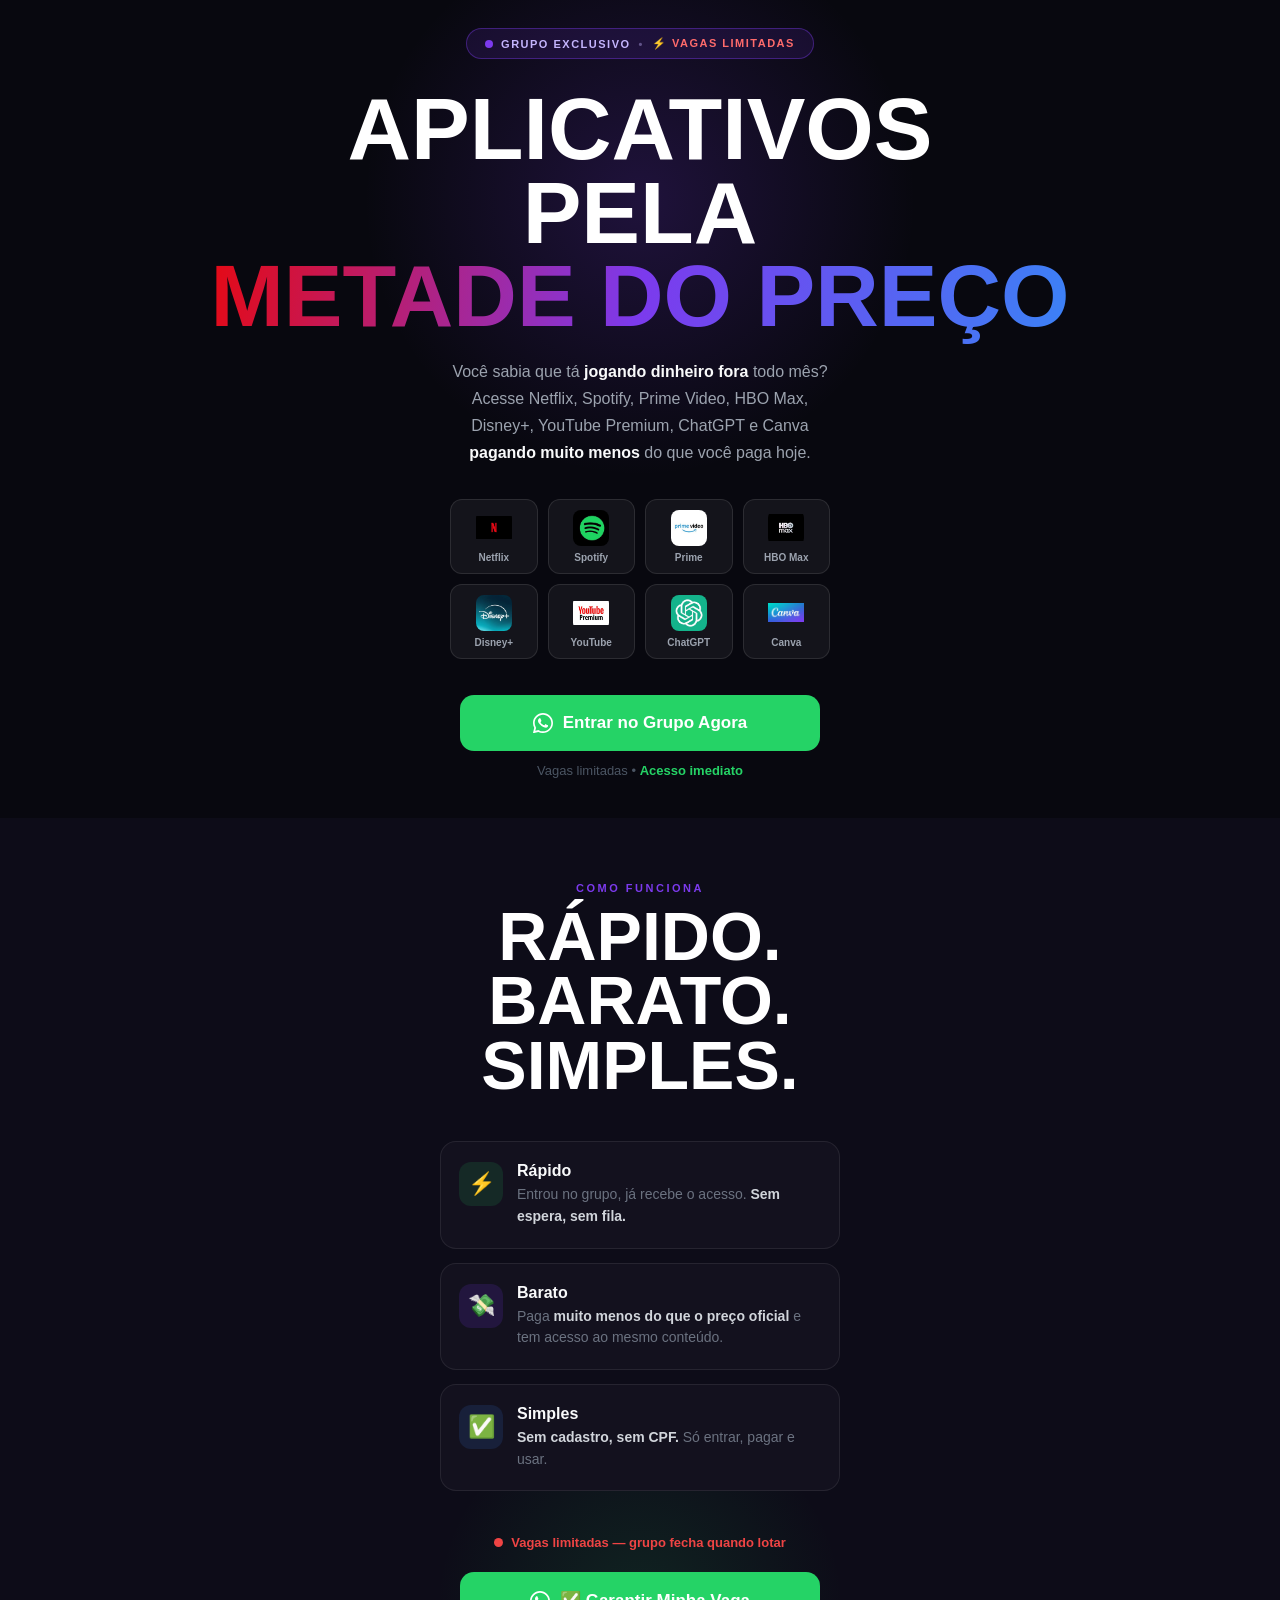
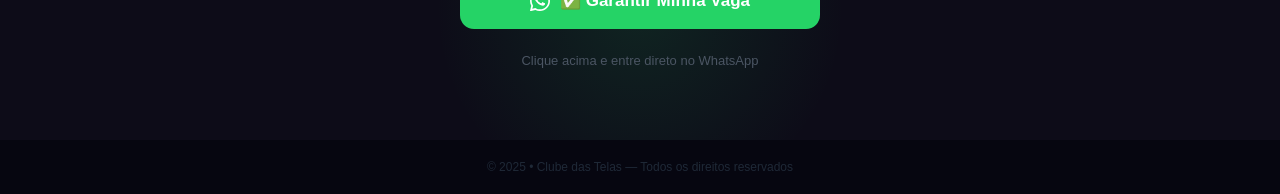
==== index.html @ 15f4a278 "Update index.html" ====
<!DOCTYPE html>
<html lang="pt-BR">
<head>
  <meta charset="UTF-8" />
  <meta name="viewport" content="width=device-width, initial-scale=1.0" />
  <title>Clube das Telas</title>
  <style>
    *, *::before, *::after { box-sizing: border-box; margin: 0; padding: 0; }
    body {
      font-family: -apple-system, BlinkMacSystemFont, 'Segoe UI', sans-serif;
      background: #08080f;
      color: #f9fafb;
      overflow-x: hidden;
    }
    .hero {
      background: #08080f;
      padding: 28px 20px 40px;
      text-align: center;
      display: flex;
      flex-direction: column;
      align-items: center;
      position: relative;
      overflow: hidden;
    }
    .hero::before {
      content: '';
      position: absolute;
      top: -100px; left: 50%; transform: translateX(-50%);
      width: 600px; height: 600px;
      background: radial-gradient(circle, rgba(124,58,237,0.2) 0%, transparent 65%);
      pointer-events: none;
    }
    .hero > * { position: relative; z-index: 1; }
    .badge {
      display: inline-flex;
      align-items: center;
      gap: 8px;
      background: rgba(124,58,237,0.12);
      border: 1px solid rgba(124,58,237,0.4);
      color: #c4b5fd;
      font-size: 11px;
      font-weight: 700;
      letter-spacing: 1.5px;
      text-transform: uppercase;
      padding: 8px 18px;
      border-radius: 100px;
      margin-bottom: 28px;
    }
    .badge-dot {
      width: 8px; height: 8px;
      background: #7c3aed;
      border-radius: 50%;
      animation: pulse-dot 1.6s ease-in-out infinite;
      flex-shrink: 0;
    }
    .vagas-text {
      color: #ff6b6b;
      font-weight: 800;
      animation: vagas-pulse 1.3s ease-in-out infinite;
    }
    @keyframes pulse-dot {
      0%,100% { opacity:1; transform:scale(1); }
      50% { opacity:0.4; transform:scale(1.5); }
    }
    @keyframes vagas-pulse {
      0%,100% { opacity:1; }
      50% { opacity:0.55; }
    }
    @keyframes glow-btn {
      0%,100% { box-shadow: 0 0 28px rgba(37,211,102,0.4); }
      50%      { box-shadow: 0 0 52px rgba(37,211,102,0.7); }
    }
    @keyframes red-blink {
      0%,100% { opacity:1; }
      50%      { opacity:0.2; }
    }
    .hero-title {
      font-size: clamp(44px, 13vw, 88px);
      font-weight: 900;
      line-height: 0.95;
      color: #fff;
      margin-bottom: 20px;
      text-transform: uppercase;
    }
    .hero-title .grad {
      background: linear-gradient(100deg, #e50914, #7c3aed, #3b82f6);
      -webkit-background-clip: text;
      -webkit-text-fill-color: transparent;
      background-clip: text;
    }
    .hero-promise {
      font-size: 16px;
      color: #9ca3af;
      line-height: 1.7;
      max-width: 380px;
      margin-bottom: 32px;
    }
    .hero-promise strong { color: #f9fafb; font-weight: 700; }
    .logos-row {
      display: grid;
      grid-template-columns: repeat(4, 1fr);
      gap: 10px;
      margin-bottom: 36px;
      width: 100%;
      max-width: 380px;
    }
    .logo-pill {
      display: flex;
      flex-direction: column;
      align-items: center;
      gap: 6px;
      background: rgba(255,255,255,0.05);
      border: 1px solid rgba(255,255,255,0.1);
      border-radius: 12px;
      padding: 10px 6px;
      font-size: 10px;
      font-weight: 600;
      color: #9ca3af;
    }
    .logo-pill img {
      width: 36px;
      height: 36px;
      object-fit: contain;
      border-radius: 8px;
    }
    .cta-btn {
      display: inline-flex;
      align-items: center;
      justify-content: center;
      gap: 10px;
      background: #25d366;
      color: #fff;
      font-size: 17px;
      font-weight: 700;
      padding: 18px 36px;
      border-radius: 14px;
      text-decoration: none;
      width: 100%;
      max-width: 360px;
      margin-bottom: 12px;
      animation: glow-btn 2.5s ease-in-out infinite;
    }
    .cta-sub { font-size: 13px; color: #4b5563; }
    .cta-sub span { color: #25d366; font-weight: 600; }
    .dobra2 {
      background: #0d0c18;
      padding: 64px 20px 72px;
      text-align: center;
      position: relative;
      overflow: hidden;
    }
    .dobra2::before {
      content: '';
      position: absolute;
      bottom: -60px; left: 50%; transform: translateX(-50%);
      width: 500px; height: 380px;
      background: radial-gradient(circle, rgba(37,211,102,0.12) 0%, transparent 65%);
      pointer-events: none;
    }
    .dobra2 > * { position: relative; z-index: 1; }
    .eyebrow {
      font-size: 11px;
      font-weight: 700;
      letter-spacing: 2.5px;
      text-transform: uppercase;
      color: #7c3aed;
      margin-bottom: 10px;
    }
    .d2-title {
      font-size: clamp(44px, 12vw, 68px);
      font-weight: 900;
      line-height: 0.95;
      color: #fff;
      margin-bottom: 44px;
      text-transform: uppercase;
    }
    .pilares {
      display: flex;
      flex-direction: column;
      gap: 14px;
      max-width: 400px;
      margin: 0 auto 44px;
    }
    .pilar {
      background: #13111e;
      border: 1px solid rgba(255,255,255,0.08);
      border-radius: 16px;
      padding: 20px 18px;
      display: flex;
      align-items: flex-start;
      gap: 14px;
      text-align: left;
    }
    .pilar-icon {
      width: 44px; height: 44px;
      border-radius: 12px;
      display: flex;
      align-items: center;
      justify-content: center;
      flex-shrink: 0;
      font-size: 22px;
    }
    .pilar-titulo { font-size: 16px; font-weight: 700; color: #f9fafb; margin-bottom: 4px; }
    .pilar-desc { font-size: 14px; color: #6b7280; line-height: 1.55; }
    .pilar-desc b { color: #d1d5db; font-weight: 700; }
    .urgencia {
      display: flex;
      align-items: center;
      justify-content: center;
      gap: 8px;
      font-size: 13px;
      color: #ef4444;
      font-weight: 700;
      margin-bottom: 22px;
    }
    .red-dot {
      width: 9px; height: 9px;
      background: #ef4444;
      border-radius: 50%;
      flex-shrink: 0;
      animation: red-blink 1.2s ease-in-out infinite;
    }
    footer {
      background: #060610;
      padding: 20px;
      text-align: center;
      font-size: 12px;
      color: #1f2937;
    }
  </style>
</head>
<body>

  <section class="hero">
    <div class="badge">
      <span class="badge-dot"></span>
      Grupo Exclusivo
      <span style="opacity:0.4">•</span>
      <span class="vagas-text">⚡ VAGAS LIMITADAS</span>
    </div>

    <h1 class="hero-title">
      APLICATIVOS<br>
      PELA<br>
      <span class="grad">METADE DO PREÇO</span>
    </h1>

    <p class="hero-promise">
      Você sabia que tá <strong>jogando dinheiro fora</strong> todo mês? Acesse Netflix, Spotify, Prime Video, HBO Max, Disney+, YouTube Premium, ChatGPT e Canva <strong>pagando muito menos</strong> do que você paga hoje.
    </p>

    <div class="logos-row">
      <div class="logo-pill">
        <img src="[data-uri]" alt="Netflix">
        Netflix
      </div>
      <div class="logo-pill">
        <img src="[data-uri]" alt="Spotify">
        Spotify
      </div>
      <div class="logo-pill">
        <img src="[data-uri]" alt="Prime">
        Prime
      </div>
      <div class="logo-pill">
        <img src="[data-uri]" alt="HBO Max">
        HBO Max
      </div>
      <div class="logo-pill">
        <img src="[data-uri]" alt="Disney+">
        Disney+
      </div>
      <div class="logo-pill">
        <img src="[data-uri]" alt="YouTube">
        YouTube
      </div>
      <div class="logo-pill">
        <img src="[data-uri]" alt="ChatGPT">
        ChatGPT
      </div>
      <div class="logo-pill">
        <img src="[data-uri]" alt="Canva">
        Canva
      </div>
    </div>

    <a class="cta-btn" href="https://chat.whatsapp.com/EGvaoP5EM8u5AKZgZIct4K" target="_blank" rel="noopener">
      <svg width="20" height="20" viewBox="0 0 24 24" fill="white"><path d="M17.472 14.382c-.297-.149-1.758-.867-2.03-.967-.273-.099-.471-.148-.67.15-.197.297-.767.966-.94 1.164-.173.199-.347.223-.644.075-.297-.15-1.255-.463-2.39-1.475-.883-.788-1.48-1.761-1.653-2.059-.173-.297-.018-.458.13-.606.134-.133.298-.347.446-.52.149-.174.198-.298.298-.497.099-.198.05-.371-.025-.52-.075-.149-.669-1.612-.916-2.207-.242-.579-.487-.5-.669-.51-.173-.008-.371-.01-.57-.01-.198 0-.52.074-.792.372-.272.297-1.04 1.016-1.04 2.479 0 1.462 1.065 2.875 1.213 3.074.149.198 2.096 3.2 5.077 4.487.709.306 1.262.489 1.694.625.712.227 1.36.195 1.871.118.571-.085 1.758-.719 2.006-1.413.248-.694.248-1.289.173-1.413-.074-.124-.272-.198-.57-.347z"/><path d="M12 0C5.373 0 0 5.373 0 12c0 2.115.549 4.099 1.505 5.825L.057 23.569a.5.5 0 0 0 .611.611l5.744-1.448A11.94 11.94 0 0 0 12 24c6.627 0 12-5.373 12-12S18.627 0 12 0zm0 22a9.944 9.944 0 0 1-5.109-1.41l-.361-.214-3.761.949.964-3.662-.234-.377A9.944 9.944 0 0 1 2 12C2 6.477 6.477 2 12 2s10 4.477 10 10-4.477 10-10 10z"/></svg>
      Entrar no Grupo Agora
    </a>
    <p class="cta-sub">Vagas limitadas • <span>Acesso imediato</span></p>
  </section>

  <section class="dobra2">
    <p class="eyebrow">Como funciona</p>
    <h2 class="d2-title">RÁPIDO.<br>BARATO.<br>SIMPLES.</h2>

    <div class="pilares">
      <div class="pilar">
        <div class="pilar-icon" style="background:rgba(37,211,102,0.12)">⚡</div>
        <div>
          <p class="pilar-titulo">Rápido</p>
          <p class="pilar-desc">Entrou no grupo, já recebe o acesso. <b>Sem espera, sem fila.</b></p>
        </div>
      </div>
      <div class="pilar">
        <div class="pilar-icon" style="background:rgba(124,58,237,0.15)">💸</div>
        <div>
          <p class="pilar-titulo">Barato</p>
          <p class="pilar-desc">Paga <b>muito menos do que o preço oficial</b> e tem acesso ao mesmo conteúdo.</p>
        </div>
      </div>
      <div class="pilar">
        <div class="pilar-icon" style="background:rgba(59,130,246,0.13)">✅</div>
        <div>
          <p class="pilar-titulo">Simples</p>
          <p class="pilar-desc"><b>Sem cadastro, sem CPF.</b> Só entrar, pagar e usar.</p>
        </div>
      </div>
    </div>

    <div class="urgencia">
      <span class="red-dot"></span> Vagas limitadas — grupo fecha quando lotar
    </div>

    <a class="cta-btn" href="https://chat.whatsapp.com/EGvaoP5EM8u5AKZgZIct4K" target="_blank" rel="noopener">
      <svg width="20" height="20" viewBox="0 0 24 24" fill="white"><path d="M17.472 14.382c-.297-.149-1.758-.867-2.03-.967-.273-.099-.471-.148-.67.15-.197.297-.767.966-.94 1.164-.173.199-.347.223-.644.075-.297-.15-1.255-.463-2.39-1.475-.883-.788-1.48-1.761-1.653-2.059-.173-.297-.018-.458.13-.606.134-.133.298-.347.446-.52.149-.174.198-.298.298-.497.099-.198.05-.371-.025-.52-.075-.149-.669-1.612-.916-2.207-.242-.579-.487-.5-.669-.51-.173-.008-.371-.01-.57-.01-.198 0-.52.074-.792.372-.272.297-1.04 1.016-1.04 2.479 0 1.462 1.065 2.875 1.213 3.074.149.198 2.096 3.2 5.077 4.487.709.306 1.262.489 1.694.625.712.227 1.36.195 1.871.118.571-.085 1.758-.719 2.006-1.413.248-.694.248-1.289.173-1.413-.074-.124-.272-.198-.57-.347z"/><path d="M12 0C5.373 0 0 5.373 0 12c0 2.115.549 4.099 1.505 5.825L.057 23.569a.5.5 0 0 0 .611.611l5.744-1.448A11.94 11.94 0 0 0 12 24c6.627 0 12-5.373 12-12S18.627 0 12 0zm0 22a9.944 9.944 0 0 1-5.109-1.41l-.361-.214-3.761.949.964-3.662-.234-.377A9.944 9.944 0 0 1 2 12C2 6.477 6.477 2 12 2s10 4.477 10 10-4.477 10-10 10z"/></svg>
      ✅ Garantir Minha Vaga
    </a>
    <p class="cta-sub" style="margin-top:12px;">Clique acima e entre direto no WhatsApp</p>
  </section>

  <footer>© 2025 • Clube das Telas — Todos os direitos reservados</footer>

</body>
</html>
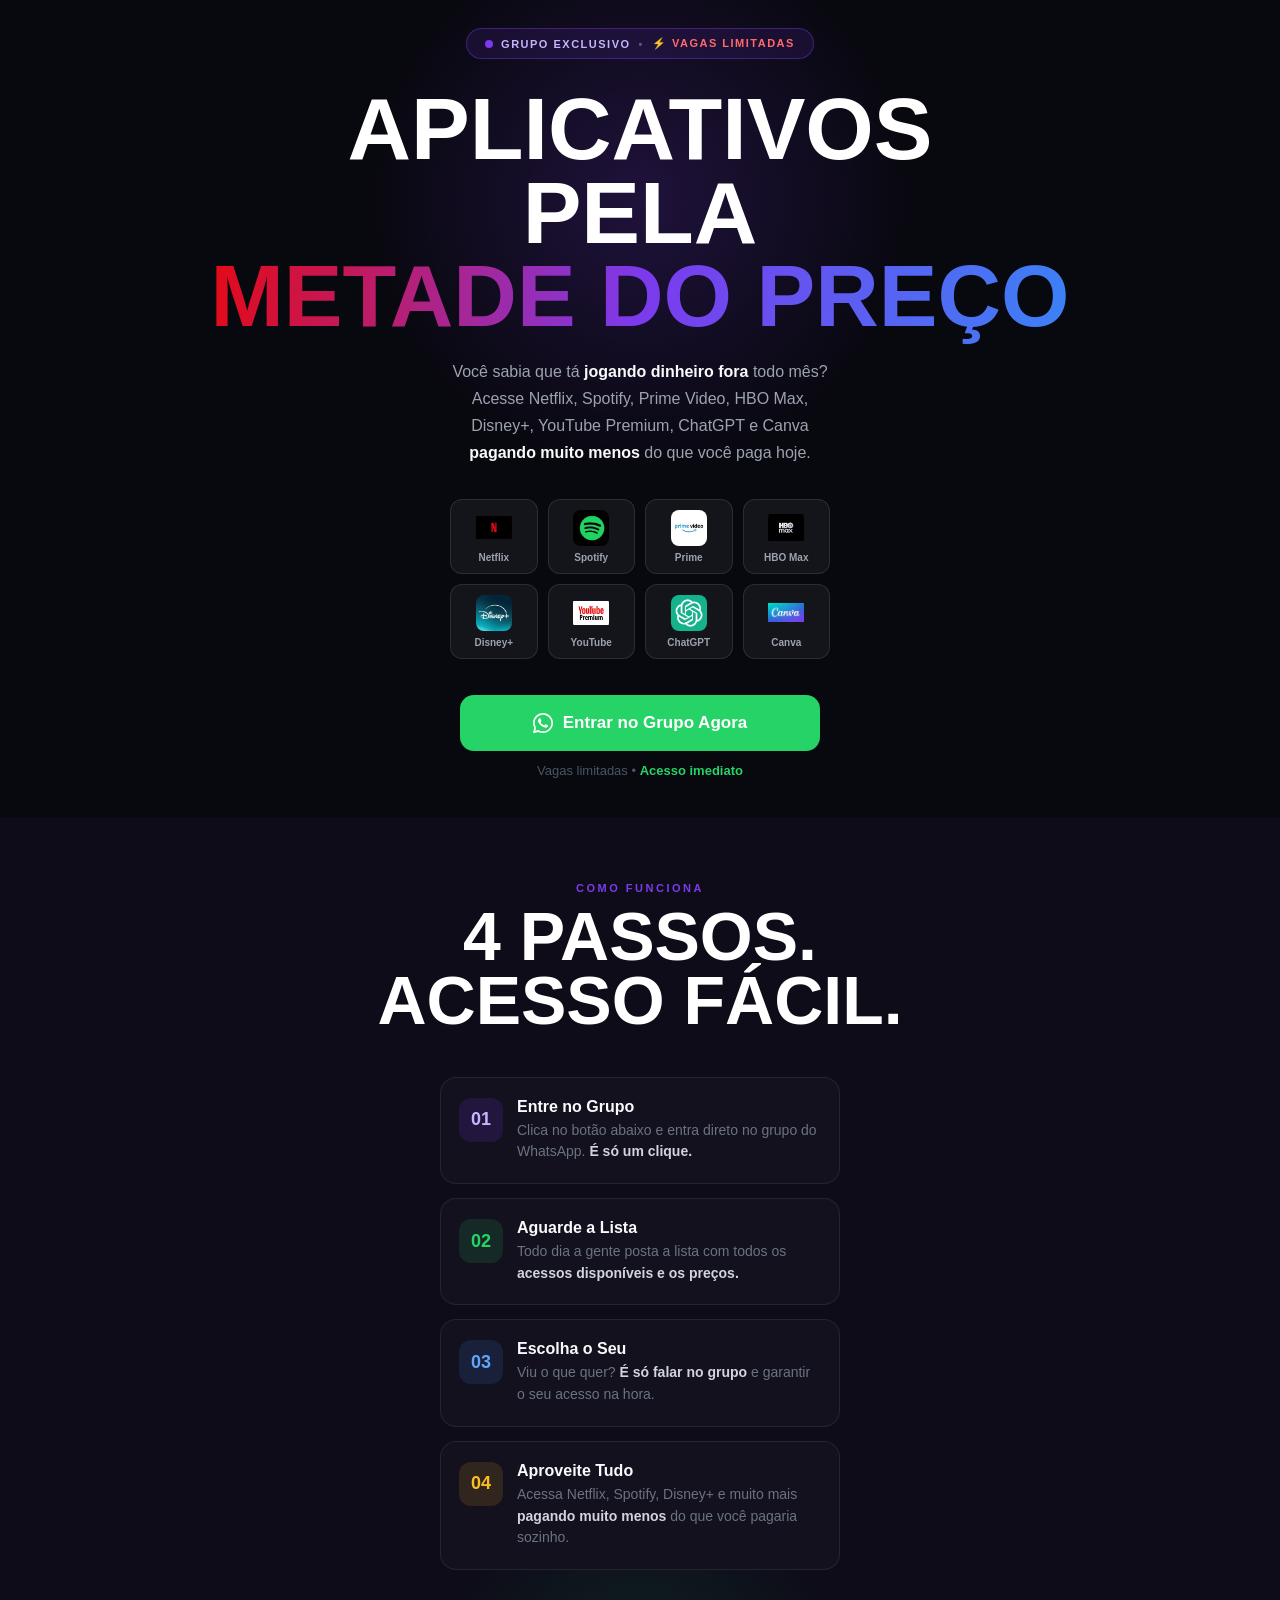
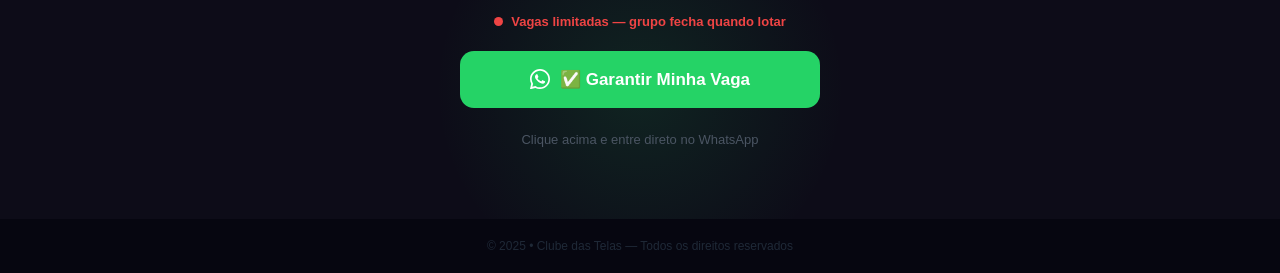
==== commit e6e589ca: "Update content and structure in index.html" ====
--- a/index.html
+++ b/index.html
@@ -293,28 +293,35 @@
 
   <section class="dobra2">
     <p class="eyebrow">Como funciona</p>
-    <h2 class="d2-title">RÁPIDO.<br>BARATO.<br>SIMPLES.</h2>
+    <h2 class="d2-title">4 PASSOS.<br>ACESSO FÁCIL.</h2>
 
     <div class="pilares">
       <div class="pilar">
-        <div class="pilar-icon" style="background:rgba(37,211,102,0.12)">⚡</div>
+        <div class="pilar-icon" style="background:rgba(124,58,237,0.15); font-size:18px; font-weight:800; color:#c4b5fd;">01</div>
         <div>
-          <p class="pilar-titulo">Rápido</p>
-          <p class="pilar-desc">Entrou no grupo, já recebe o acesso. <b>Sem espera, sem fila.</b></p>
+          <p class="pilar-titulo">Entre no Grupo</p>
+          <p class="pilar-desc">Clica no botão abaixo e entra direto no grupo do WhatsApp. <b>É só um clique.</b></p>
         </div>
       </div>
       <div class="pilar">
-        <div class="pilar-icon" style="background:rgba(124,58,237,0.15)">💸</div>
+        <div class="pilar-icon" style="background:rgba(37,211,102,0.12); font-size:18px; font-weight:800; color:#25d366;">02</div>
         <div>
-          <p class="pilar-titulo">Barato</p>
-          <p class="pilar-desc">Paga <b>muito menos do que o preço oficial</b> e tem acesso ao mesmo conteúdo.</p>
+          <p class="pilar-titulo">Aguarde a Lista</p>
+          <p class="pilar-desc">Todo dia a gente posta a lista com todos os <b>acessos disponíveis e os preços.</b></p>
         </div>
       </div>
       <div class="pilar">
-        <div class="pilar-icon" style="background:rgba(59,130,246,0.13)">✅</div>
+        <div class="pilar-icon" style="background:rgba(59,130,246,0.13); font-size:18px; font-weight:800; color:#60a5fa;">03</div>
         <div>
-          <p class="pilar-titulo">Simples</p>
-          <p class="pilar-desc"><b>Sem cadastro, sem CPF.</b> Só entrar, pagar e usar.</p>
+          <p class="pilar-titulo">Escolha o Seu</p>
+          <p class="pilar-desc">Viu o que quer? <b>É só falar no grupo</b> e garantir o seu acesso na hora.</p>
+        </div>
+      </div>
+      <div class="pilar">
+        <div class="pilar-icon" style="background:rgba(251,191,36,0.12); font-size:18px; font-weight:800; color:#fbbf24;">04</div>
+        <div>
+          <p class="pilar-titulo">Aproveite Tudo</p>
+          <p class="pilar-desc">Acessa Netflix, Spotify, Disney+ e muito mais <b>pagando muito menos</b> do que você pagaria sozinho.</p>
         </div>
       </div>
     </div>
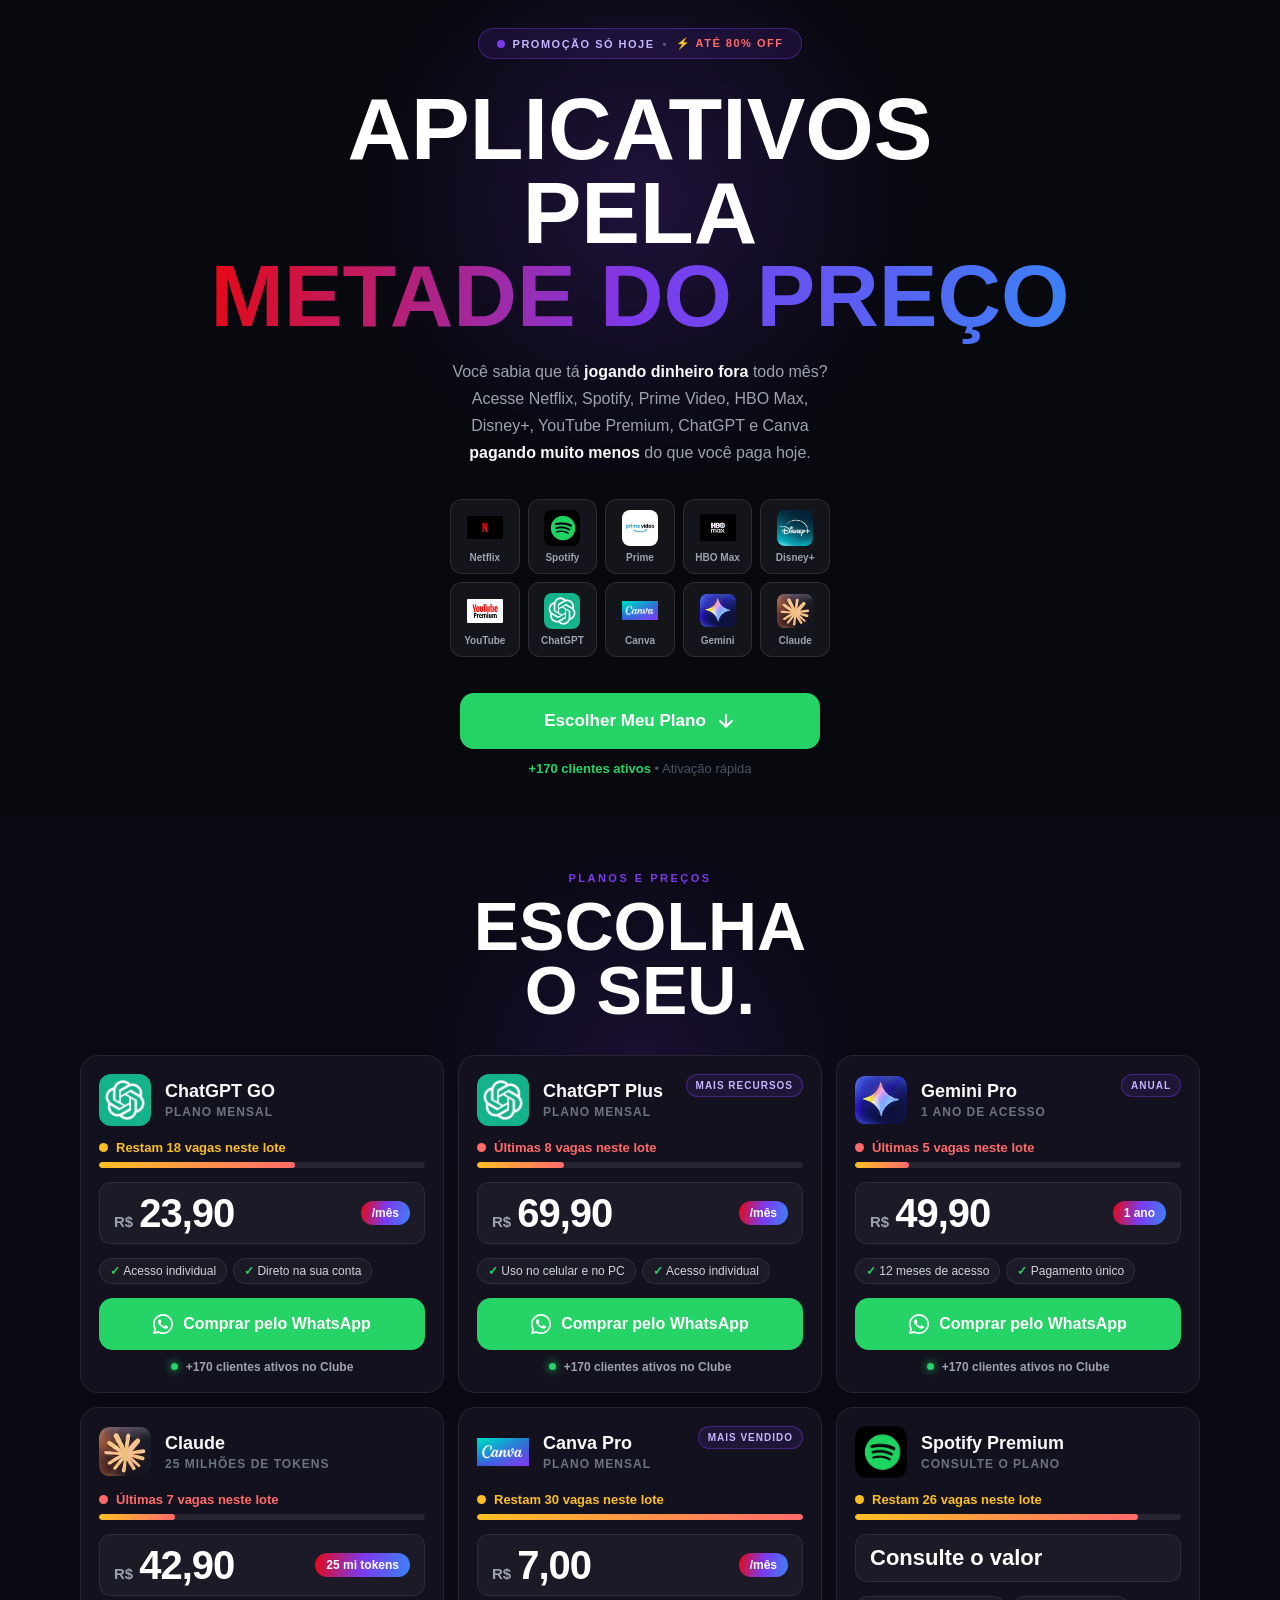
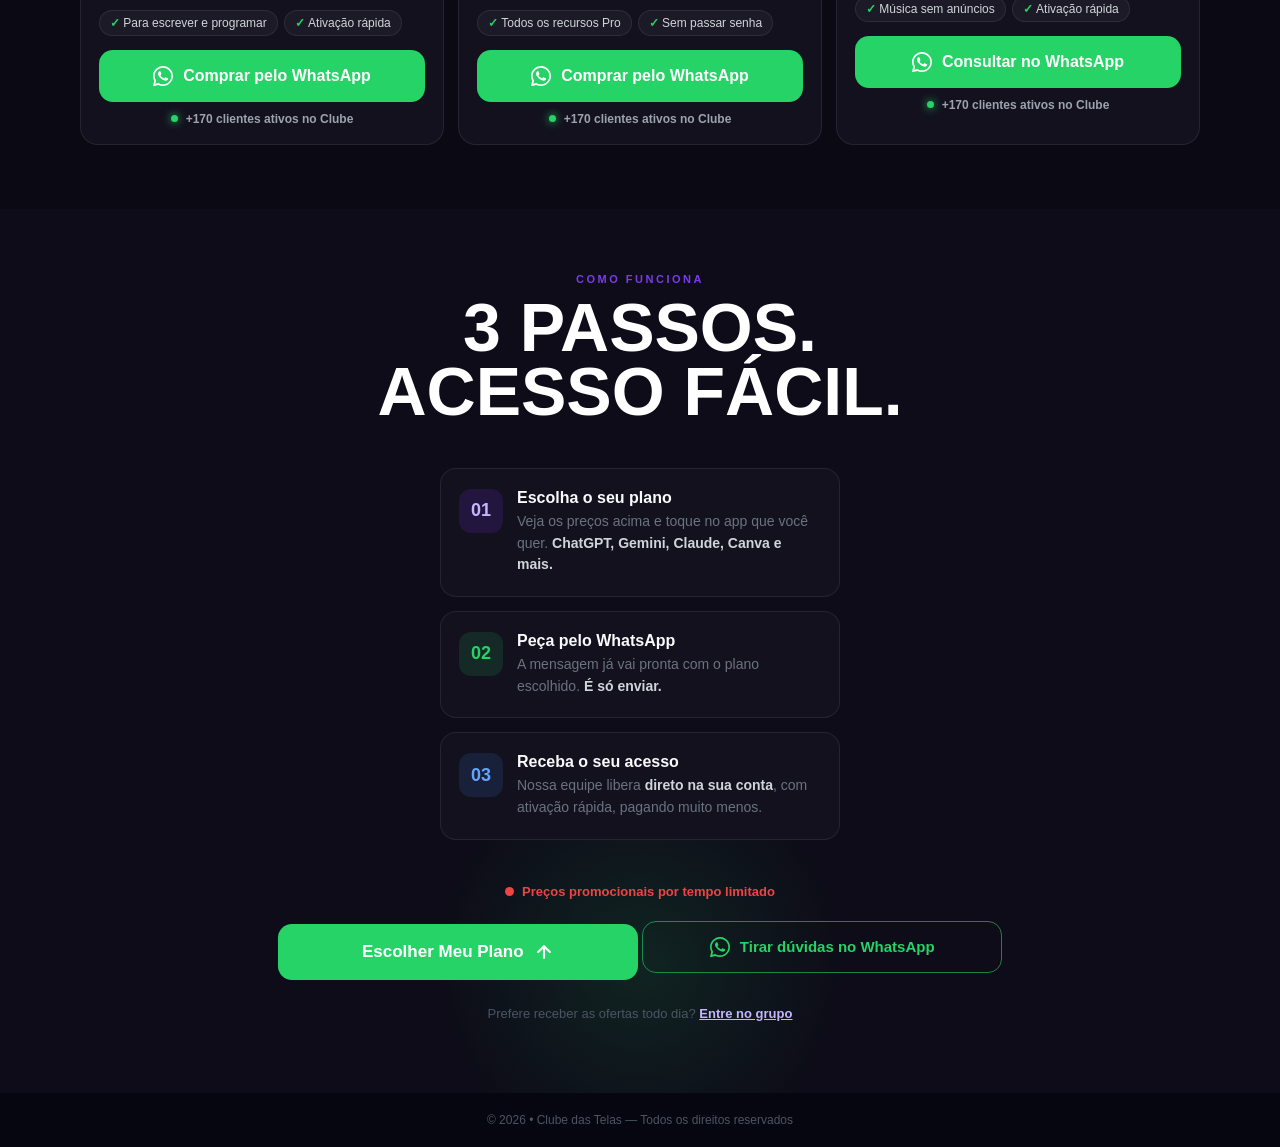
==== commit 2c97bdd1: "Update index.html" ====
--- a/index.html
+++ b/index.html
@@ -3,9 +3,30 @@
 <head>
   <meta charset="UTF-8" />
   <meta name="viewport" content="width=device-width, initial-scale=1.0" />
+  <meta name="description" content="Aplicativos pela metade do preço: Netflix, Spotify, ChatGPT, Gemini, Claude, Canva e mais, com ativação pelo WhatsApp." />
+  <meta name="theme-color" content="#08080f" />
   <title>Clube das Telas</title>
+  <!-- Meta Pixel Code -->
+  <script>
+  !function(f,b,e,v,n,t,s)
+  {if(f.fbq)return;n=f.fbq=function(){n.callMethod?
+  n.callMethod.apply(n,arguments):n.queue.push(arguments)};
+  if(!f._fbq)f._fbq=n;n.push=n;n.loaded=!0;n.version='2.0';
+  n.queue=[];t=b.createElement(e);t.async=!0;
+  t.src=v;s=b.getElementsByTagName(e)[0];
+  s.parentNode.insertBefore(t,s)}(window, document,'script',
+  'https://connect.facebook.net/en_US/fbevents.js');
+  fbq('init', '1316767100637412');
+  fbq('track', 'PageView');
+  </script>
+  <noscript><img height="1" width="1" style="display:none"
+  src="https://www.facebook.com/tr?id=1316767100637412&ev=PageView&noscript=1"
+  /></noscript>
+  <!-- End Meta Pixel Code -->
   <style>
     *, *::before, *::after { box-sizing: border-box; margin: 0; padding: 0; }
+    html { scroll-behavior: smooth; }
+    #planos { scroll-margin-top: 8px; }
     body {
       font-family: -apple-system, BlinkMacSystemFont, 'Segoe UI', sans-serif;
       background: #08080f;
@@ -98,8 +119,8 @@
     .hero-promise strong { color: #f9fafb; font-weight: 700; }
     .logos-row {
       display: grid;
-      grid-template-columns: repeat(4, 1fr);
-      gap: 10px;
+      grid-template-columns: repeat(5, 1fr);
+      gap: 8px;
       margin-bottom: 36px;
       width: 100%;
       max-width: 380px;
@@ -141,6 +162,7 @@
       animation: glow-btn 2.5s ease-in-out infinite;
     }
     .cta-sub { font-size: 13px; color: #4b5563; }
+    .ver-planos { margin-top: 18px; font-size: 14px; font-weight: 700; color: #c4b5fd; text-decoration: none; border-bottom: 1px solid rgba(196,181,253,0.4); padding-bottom: 2px; }
     .cta-sub span { color: #25d366; font-weight: 600; }
     .dobra2 {
       background: #0d0c18;
@@ -225,7 +247,103 @@
       padding: 20px;
       text-align: center;
       font-size: 12px;
-      color: #1f2937;
+      color: #4b5563;
+    }
+
+    .cta-ghost {
+      display: inline-flex; align-items: center; justify-content: center; gap: 10px;
+      width: 100%; max-width: 360px; min-height: 52px; padding: 14px 20px;
+      border: 1.5px solid rgba(37,211,102,0.6); border-radius: 14px;
+      color: #25d366; font-size: 15px; font-weight: 700; text-decoration: none;
+    }
+    .cta-ghost svg { fill: #25d366; }
+    .grupo-link { color: #c4b5fd; font-weight: 700; }
+    .p-prova { display: flex; align-items: center; justify-content: center; gap: 8px; font-size: 12px; font-weight: 600; color: #9ca3af; margin-top: -4px; }
+    .p-dot { width: 7px; height: 7px; border-radius: 50%; background: #25d366; box-shadow: 0 0 8px #25d366; flex-shrink: 0; }
+    .p-estoque { display: flex; flex-direction: column; gap: 7px; }
+    .p-estoque-txt { display: flex; align-items: center; gap: 8px; font-size: 13px; font-weight: 800; color: #fbbf24; }
+    .p-estoque.baixo .p-estoque-txt { color: #ff6b6b; }
+    .p-estoque .red-dot { background: currentColor; }
+    .p-barra { height: 6px; border-radius: 6px; background: rgba(255,255,255,0.08); overflow: hidden; }
+    .p-barra i { display: block; height: 100%; border-radius: 6px; background: linear-gradient(90deg, #fbbf24, #ff6b6b); }
+    .produto.esgotado .p-price, .produto.esgotado .p-feats { opacity: 0.45; }
+    .vitrine {
+      background: #0a0914;
+      padding: 56px 20px 64px;
+      text-align: center;
+      position: relative;
+      overflow: hidden;
+    }
+    .vitrine::before {
+      content: '';
+      position: absolute;
+      top: 40px; left: 50%; transform: translateX(-50%);
+      width: 520px; height: 420px;
+      background: radial-gradient(circle, rgba(124,58,237,0.14) 0%, transparent 65%);
+      pointer-events: none;
+    }
+    .vitrine > * { position: relative; z-index: 1; }
+    .vitrine .d2-title { margin-bottom: 32px; }
+    .produtos {
+      display: grid;
+      grid-template-columns: 1fr;
+      gap: 14px;
+      max-width: 400px;
+      margin: 0 auto;
+      text-align: left;
+    }
+    .produto {
+      background: #13111e;
+      border: 1px solid rgba(255,255,255,0.08);
+      border-radius: 18px;
+      padding: 18px;
+      display: flex;
+      flex-direction: column;
+      gap: 14px;
+    }
+    .p-top { display: flex; align-items: center; gap: 14px; }
+    .p-logo { width: 52px; height: 52px; object-fit: contain; border-radius: 12px; flex-shrink: 0; }
+    .p-info { flex: 1; min-width: 0; }
+    .p-nome { font-size: 18px; font-weight: 800; color: #f9fafb; line-height: 1.15; }
+    .p-plano { font-size: 12px; color: #6b7280; margin-top: 3px; text-transform: uppercase; letter-spacing: 1px; font-weight: 600; }
+    .p-tag {
+      font-size: 10px; font-weight: 700; letter-spacing: 1px; text-transform: uppercase;
+      color: #c4b5fd; background: rgba(124,58,237,0.12); border: 1px solid rgba(124,58,237,0.4);
+      padding: 5px 9px; border-radius: 100px; white-space: nowrap; align-self: flex-start;
+    }
+    .p-price {
+      display: flex; align-items: baseline; gap: 6px; flex-wrap: wrap;
+      background: rgba(255,255,255,0.04); border: 1px solid rgba(255,255,255,0.08);
+      border-radius: 12px; padding: 10px 14px;
+    }
+    .p-rs { font-size: 15px; font-weight: 800; color: #9ca3af; }
+    .p-val { font-size: 40px; font-weight: 900; color: #fff; line-height: 1; letter-spacing: -1px; font-variant-numeric: tabular-nums; }
+    .p-unit {
+      margin-left: auto; align-self: center; font-size: 12px; font-weight: 800; color: #fff;
+      background: linear-gradient(100deg, #e50914, #7c3aed, #3b82f6); padding: 5px 11px; border-radius: 100px;
+    }
+    .p-ask { font-size: 22px; font-weight: 900; color: #fff; }
+    .p-feats { list-style: none; display: flex; flex-wrap: wrap; gap: 6px; }
+    .p-feats li {
+      font-size: 12px; color: #d1d5db; background: rgba(255,255,255,0.04);
+      border: 1px solid rgba(255,255,255,0.08); border-radius: 100px; padding: 5px 10px;
+    }
+    .p-feats li::before { content: '✓ '; color: #25d366; font-weight: 800; }
+    .p-btn {
+      display: flex; align-items: center; justify-content: center; gap: 10px;
+      background: #25d366; color: #fff; font-size: 16px; font-weight: 700;
+      min-height: 52px; padding: 14px 18px; border-radius: 14px; text-decoration: none;
+    }
+    .p-btn:active { transform: scale(0.98); }
+    .cta-btn:focus-visible, .p-btn:focus-visible { outline: 2px solid #fff; outline-offset: 3px; }
+    @media (min-width: 720px) {
+      .produtos { grid-template-columns: repeat(2, 1fr); max-width: 820px; }
+    }
+    @media (min-width: 1080px) {
+      .produtos { grid-template-columns: repeat(3, 1fr); max-width: 1120px; }
+    }
+    @media (prefers-reduced-motion: reduce) {
+      .badge-dot, .vagas-text, .cta-btn, .red-dot { animation: none; }
     }
   </style>
 </head>
@@ -234,9 +352,9 @@
   <section class="hero">
     <div class="badge">
       <span class="badge-dot"></span>
-      Grupo Exclusivo
+      Promoção só hoje
       <span style="opacity:0.4">•</span>
-      <span class="vagas-text">⚡ VAGAS LIMITADAS</span>
+      <span class="vagas-text">⚡ ATÉ 80% OFF</span>
     </div>
 
     <h1 class="hero-title">
@@ -282,62 +400,175 @@
         <img src="[data-uri]" alt="Canva">
         Canva
       </div>
+      <div class="logo-pill">
+        <img src="[data-uri]" alt="Gemini">
+        Gemini
+      </div>
+      <div class="logo-pill">
+        <img src="[data-uri]" alt="Claude">
+        Claude
+      </div>
     </div>
 
-    <a class="cta-btn" href="https://chat.whatsapp.com/EGvaoP5EM8u5AKZgZIct4K" target="_blank" rel="noopener">
-      <svg width="20" height="20" viewBox="0 0 24 24" fill="white"><path d="M17.472 14.382c-.297-.149-1.758-.867-2.03-.967-.273-.099-.471-.148-.67.15-.197.297-.767.966-.94 1.164-.173.199-.347.223-.644.075-.297-.15-1.255-.463-2.39-1.475-.883-.788-1.48-1.761-1.653-2.059-.173-.297-.018-.458.13-.606.134-.133.298-.347.446-.52.149-.174.198-.298.298-.497.099-.198.05-.371-.025-.52-.075-.149-.669-1.612-.916-2.207-.242-.579-.487-.5-.669-.51-.173-.008-.371-.01-.57-.01-.198 0-.52.074-.792.372-.272.297-1.04 1.016-1.04 2.479 0 1.462 1.065 2.875 1.213 3.074.149.198 2.096 3.2 5.077 4.487.709.306 1.262.489 1.694.625.712.227 1.36.195 1.871.118.571-.085 1.758-.719 2.006-1.413.248-.694.248-1.289.173-1.413-.074-.124-.272-.198-.57-.347z"/><path d="M12 0C5.373 0 0 5.373 0 12c0 2.115.549 4.099 1.505 5.825L.057 23.569a.5.5 0 0 0 .611.611l5.744-1.448A11.94 11.94 0 0 0 12 24c6.627 0 12-5.373 12-12S18.627 0 12 0zm0 22a9.944 9.944 0 0 1-5.109-1.41l-.361-.214-3.761.949.964-3.662-.234-.377A9.944 9.944 0 0 1 2 12C2 6.477 6.477 2 12 2s10 4.477 10 10-4.477 10-10 10z"/></svg>
-      Entrar no Grupo Agora
+    <a class="cta-btn" href="#planos">
+      Escolher Meu Plano
+      <svg width="20" height="20" viewBox="0 0 24 24" fill="none" stroke="white" stroke-width="2.6" stroke-linecap="round" stroke-linejoin="round" aria-hidden="true"><path d="M12 5v14M5 12l7 7 7-7"/></svg>
     </a>
-    <p class="cta-sub">Vagas limitadas • <span>Acesso imediato</span></p>
+    <p class="cta-sub"><span>+170 clientes ativos</span> • Ativação rápida</p>
+  </section>
+
+  <section class="vitrine" id="planos">
+    <p class="eyebrow">Planos e preços</p>
+    <h2 class="d2-title">ESCOLHA<br>O SEU.</h2>
+    <div class="produtos">
+      <div class="produto" data-id="gpt-go">
+        <div class="p-top">
+          <img class="p-logo" src="[data-uri]" alt="ChatGPT">
+          <div class="p-info"><p class="p-nome">ChatGPT GO</p><p class="p-plano">Plano mensal</p></div>
+          
+        </div>
+        <div class="p-estoque" hidden></div>
+        <div class="p-price"><span class="p-rs">R$</span><span class="p-val">23,90</span><span class="p-unit">/mês</span></div>
+        <ul class="p-feats"><li>Acesso individual</li><li>Direto na sua conta</li></ul>
+        <a class="p-btn" href="https://wa.me/5533998616644?text=Quero%20ChatGPT%20GO" target="_blank" rel="noopener"><svg width="20" height="20" viewBox="0 0 24 24" fill="white" aria-hidden="true"><path d="M17.472 14.382c-.297-.149-1.758-.867-2.03-.967-.273-.099-.471-.148-.67.15-.197.297-.767.966-.94 1.164-.173.199-.347.223-.644.075-.297-.15-1.255-.463-2.39-1.475-.883-.788-1.48-1.761-1.653-2.059-.173-.297-.018-.458.13-.606.134-.133.298-.347.446-.52.149-.174.198-.298.298-.497.099-.198.05-.371-.025-.52-.075-.149-.669-1.612-.916-2.207-.242-.579-.487-.5-.669-.51-.173-.008-.371-.01-.57-.01-.198 0-.52.074-.792.372-.272.297-1.04 1.016-1.04 2.479 0 1.462 1.065 2.875 1.213 3.074.149.198 2.096 3.2 5.077 4.487.709.306 1.262.489 1.694.625.712.227 1.36.195 1.871.118.571-.085 1.758-.719 2.006-1.413.248-.694.248-1.289.173-1.413-.074-.124-.272-.198-.57-.347z"/><path d="M12 0C5.373 0 0 5.373 0 12c0 2.115.549 4.099 1.505 5.825L.057 23.569a.5.5 0 0 0 .611.611l5.744-1.448A11.94 11.94 0 0 0 12 24c6.627 0 12-5.373 12-12S18.627 0 12 0zm0 22a9.944 9.944 0 0 1-5.109-1.41l-.361-.214-3.761.949.964-3.662-.234-.377A9.944 9.944 0 0 1 2 12C2 6.477 6.477 2 12 2s10 4.477 10 10-4.477 10-10 10z"/></svg> Comprar pelo WhatsApp</a>
+        <p class="p-prova"><span class="p-dot"></span>+170 clientes ativos no Clube</p>
+      </div>
+      <div class="produto" data-id="gpt-plus">
+        <div class="p-top">
+          <img class="p-logo" src="[data-uri]" alt="ChatGPT">
+          <div class="p-info"><p class="p-nome">ChatGPT Plus</p><p class="p-plano">Plano mensal</p></div>
+          <span class="p-tag">Mais recursos</span>
+        </div>
+        <div class="p-estoque" hidden></div>
+        <div class="p-price"><span class="p-rs">R$</span><span class="p-val">69,90</span><span class="p-unit">/mês</span></div>
+        <ul class="p-feats"><li>Uso no celular e no PC</li><li>Acesso individual</li></ul>
+        <a class="p-btn" href="https://wa.me/5533998616644?text=Quero%20ChatGPT%20Plus" target="_blank" rel="noopener"><svg width="20" height="20" viewBox="0 0 24 24" fill="white" aria-hidden="true"><path d="M17.472 14.382c-.297-.149-1.758-.867-2.03-.967-.273-.099-.471-.148-.67.15-.197.297-.767.966-.94 1.164-.173.199-.347.223-.644.075-.297-.15-1.255-.463-2.39-1.475-.883-.788-1.48-1.761-1.653-2.059-.173-.297-.018-.458.13-.606.134-.133.298-.347.446-.52.149-.174.198-.298.298-.497.099-.198.05-.371-.025-.52-.075-.149-.669-1.612-.916-2.207-.242-.579-.487-.5-.669-.51-.173-.008-.371-.01-.57-.01-.198 0-.52.074-.792.372-.272.297-1.04 1.016-1.04 2.479 0 1.462 1.065 2.875 1.213 3.074.149.198 2.096 3.2 5.077 4.487.709.306 1.262.489 1.694.625.712.227 1.36.195 1.871.118.571-.085 1.758-.719 2.006-1.413.248-.694.248-1.289.173-1.413-.074-.124-.272-.198-.57-.347z"/><path d="M12 0C5.373 0 0 5.373 0 12c0 2.115.549 4.099 1.505 5.825L.057 23.569a.5.5 0 0 0 .611.611l5.744-1.448A11.94 11.94 0 0 0 12 24c6.627 0 12-5.373 12-12S18.627 0 12 0zm0 22a9.944 9.944 0 0 1-5.109-1.41l-.361-.214-3.761.949.964-3.662-.234-.377A9.944 9.944 0 0 1 2 12C2 6.477 6.477 2 12 2s10 4.477 10 10-4.477 10-10 10z"/></svg> Comprar pelo WhatsApp</a>
+        <p class="p-prova"><span class="p-dot"></span>+170 clientes ativos no Clube</p>
+      </div>
+      <div class="produto" data-id="gemini">
+        <div class="p-top">
+          <img class="p-logo" src="[data-uri]" alt="Gemini">
+          <div class="p-info"><p class="p-nome">Gemini Pro</p><p class="p-plano">1 ano de acesso</p></div>
+          <span class="p-tag">Anual</span>
+        </div>
+        <div class="p-estoque" hidden></div>
+        <div class="p-price"><span class="p-rs">R$</span><span class="p-val">49,90</span><span class="p-unit">1 ano</span></div>
+        <ul class="p-feats"><li>12 meses de acesso</li><li>Pagamento único</li></ul>
+        <a class="p-btn" href="https://wa.me/5533998616644?text=Quero%20Gemini%20Pro" target="_blank" rel="noopener"><svg width="20" height="20" viewBox="0 0 24 24" fill="white" aria-hidden="true"><path d="M17.472 14.382c-.297-.149-1.758-.867-2.03-.967-.273-.099-.471-.148-.67.15-.197.297-.767.966-.94 1.164-.173.199-.347.223-.644.075-.297-.15-1.255-.463-2.39-1.475-.883-.788-1.48-1.761-1.653-2.059-.173-.297-.018-.458.13-.606.134-.133.298-.347.446-.52.149-.174.198-.298.298-.497.099-.198.05-.371-.025-.52-.075-.149-.669-1.612-.916-2.207-.242-.579-.487-.5-.669-.51-.173-.008-.371-.01-.57-.01-.198 0-.52.074-.792.372-.272.297-1.04 1.016-1.04 2.479 0 1.462 1.065 2.875 1.213 3.074.149.198 2.096 3.2 5.077 4.487.709.306 1.262.489 1.694.625.712.227 1.36.195 1.871.118.571-.085 1.758-.719 2.006-1.413.248-.694.248-1.289.173-1.413-.074-.124-.272-.198-.57-.347z"/><path d="M12 0C5.373 0 0 5.373 0 12c0 2.115.549 4.099 1.505 5.825L.057 23.569a.5.5 0 0 0 .611.611l5.744-1.448A11.94 11.94 0 0 0 12 24c6.627 0 12-5.373 12-12S18.627 0 12 0zm0 22a9.944 9.944 0 0 1-5.109-1.41l-.361-.214-3.761.949.964-3.662-.234-.377A9.944 9.944 0 0 1 2 12C2 6.477 6.477 2 12 2s10 4.477 10 10-4.477 10-10 10z"/></svg> Comprar pelo WhatsApp</a>
+        <p class="p-prova"><span class="p-dot"></span>+170 clientes ativos no Clube</p>
+      </div>
+      <div class="produto" data-id="claude">
+        <div class="p-top">
+          <img class="p-logo" src="[data-uri]" alt="Claude">
+          <div class="p-info"><p class="p-nome">Claude</p><p class="p-plano">25 milhões de tokens</p></div>
+          
+        </div>
+        <div class="p-estoque" hidden></div>
+        <div class="p-price"><span class="p-rs">R$</span><span class="p-val">42,90</span><span class="p-unit">25 mi tokens</span></div>
+        <ul class="p-feats"><li>Para escrever e programar</li><li>Ativação rápida</li></ul>
+        <a class="p-btn" href="https://wa.me/5533998616644?text=Quero%20Claude" target="_blank" rel="noopener"><svg width="20" height="20" viewBox="0 0 24 24" fill="white" aria-hidden="true"><path d="M17.472 14.382c-.297-.149-1.758-.867-2.03-.967-.273-.099-.471-.148-.67.15-.197.297-.767.966-.94 1.164-.173.199-.347.223-.644.075-.297-.15-1.255-.463-2.39-1.475-.883-.788-1.48-1.761-1.653-2.059-.173-.297-.018-.458.13-.606.134-.133.298-.347.446-.52.149-.174.198-.298.298-.497.099-.198.05-.371-.025-.52-.075-.149-.669-1.612-.916-2.207-.242-.579-.487-.5-.669-.51-.173-.008-.371-.01-.57-.01-.198 0-.52.074-.792.372-.272.297-1.04 1.016-1.04 2.479 0 1.462 1.065 2.875 1.213 3.074.149.198 2.096 3.2 5.077 4.487.709.306 1.262.489 1.694.625.712.227 1.36.195 1.871.118.571-.085 1.758-.719 2.006-1.413.248-.694.248-1.289.173-1.413-.074-.124-.272-.198-.57-.347z"/><path d="M12 0C5.373 0 0 5.373 0 12c0 2.115.549 4.099 1.505 5.825L.057 23.569a.5.5 0 0 0 .611.611l5.744-1.448A11.94 11.94 0 0 0 12 24c6.627 0 12-5.373 12-12S18.627 0 12 0zm0 22a9.944 9.944 0 0 1-5.109-1.41l-.361-.214-3.761.949.964-3.662-.234-.377A9.944 9.944 0 0 1 2 12C2 6.477 6.477 2 12 2s10 4.477 10 10-4.477 10-10 10z"/></svg> Comprar pelo WhatsApp</a>
+        <p class="p-prova"><span class="p-dot"></span>+170 clientes ativos no Clube</p>
+      </div>
+      <div class="produto" data-id="canva">
+        <div class="p-top">
+          <img class="p-logo" src="[data-uri]" alt="Canva">
+          <div class="p-info"><p class="p-nome">Canva Pro</p><p class="p-plano">Plano mensal</p></div>
+          <span class="p-tag">Mais vendido</span>
+        </div>
+        <div class="p-estoque" hidden></div>
+        <div class="p-price"><span class="p-rs">R$</span><span class="p-val">7,00</span><span class="p-unit">/mês</span></div>
+        <ul class="p-feats"><li>Todos os recursos Pro</li><li>Sem passar senha</li></ul>
+        <a class="p-btn" href="https://wa.me/5533998616644?text=Quero%20Canva%20Pro" target="_blank" rel="noopener"><svg width="20" height="20" viewBox="0 0 24 24" fill="white" aria-hidden="true"><path d="M17.472 14.382c-.297-.149-1.758-.867-2.03-.967-.273-.099-.471-.148-.67.15-.197.297-.767.966-.94 1.164-.173.199-.347.223-.644.075-.297-.15-1.255-.463-2.39-1.475-.883-.788-1.48-1.761-1.653-2.059-.173-.297-.018-.458.13-.606.134-.133.298-.347.446-.52.149-.174.198-.298.298-.497.099-.198.05-.371-.025-.52-.075-.149-.669-1.612-.916-2.207-.242-.579-.487-.5-.669-.51-.173-.008-.371-.01-.57-.01-.198 0-.52.074-.792.372-.272.297-1.04 1.016-1.04 2.479 0 1.462 1.065 2.875 1.213 3.074.149.198 2.096 3.2 5.077 4.487.709.306 1.262.489 1.694.625.712.227 1.36.195 1.871.118.571-.085 1.758-.719 2.006-1.413.248-.694.248-1.289.173-1.413-.074-.124-.272-.198-.57-.347z"/><path d="M12 0C5.373 0 0 5.373 0 12c0 2.115.549 4.099 1.505 5.825L.057 23.569a.5.5 0 0 0 .611.611l5.744-1.448A11.94 11.94 0 0 0 12 24c6.627 0 12-5.373 12-12S18.627 0 12 0zm0 22a9.944 9.944 0 0 1-5.109-1.41l-.361-.214-3.761.949.964-3.662-.234-.377A9.944 9.944 0 0 1 2 12C2 6.477 6.477 2 12 2s10 4.477 10 10-4.477 10-10 10z"/></svg> Comprar pelo WhatsApp</a>
+        <p class="p-prova"><span class="p-dot"></span>+170 clientes ativos no Clube</p>
+      </div>
+      <div class="produto" data-id="spotify">
+        <div class="p-top">
+          <img class="p-logo" src="[data-uri]" alt="Spotify">
+          <div class="p-info"><p class="p-nome">Spotify Premium</p><p class="p-plano">Consulte o plano</p></div>
+          
+        </div>
+        <div class="p-estoque" hidden></div>
+        <div class="p-price"><span class="p-ask">Consulte o valor</span></div>
+        <ul class="p-feats"><li>Música sem anúncios</li><li>Ativação rápida</li></ul>
+        <a class="p-btn" href="https://wa.me/5533998616644?text=Quero%20Spotify%20Premium" target="_blank" rel="noopener"><svg width="20" height="20" viewBox="0 0 24 24" fill="white" aria-hidden="true"><path d="M17.472 14.382c-.297-.149-1.758-.867-2.03-.967-.273-.099-.471-.148-.67.15-.197.297-.767.966-.94 1.164-.173.199-.347.223-.644.075-.297-.15-1.255-.463-2.39-1.475-.883-.788-1.48-1.761-1.653-2.059-.173-.297-.018-.458.13-.606.134-.133.298-.347.446-.52.149-.174.198-.298.298-.497.099-.198.05-.371-.025-.52-.075-.149-.669-1.612-.916-2.207-.242-.579-.487-.5-.669-.51-.173-.008-.371-.01-.57-.01-.198 0-.52.074-.792.372-.272.297-1.04 1.016-1.04 2.479 0 1.462 1.065 2.875 1.213 3.074.149.198 2.096 3.2 5.077 4.487.709.306 1.262.489 1.694.625.712.227 1.36.195 1.871.118.571-.085 1.758-.719 2.006-1.413.248-.694.248-1.289.173-1.413-.074-.124-.272-.198-.57-.347z"/><path d="M12 0C5.373 0 0 5.373 0 12c0 2.115.549 4.099 1.505 5.825L.057 23.569a.5.5 0 0 0 .611.611l5.744-1.448A11.94 11.94 0 0 0 12 24c6.627 0 12-5.373 12-12S18.627 0 12 0zm0 22a9.944 9.944 0 0 1-5.109-1.41l-.361-.214-3.761.949.964-3.662-.234-.377A9.944 9.944 0 0 1 2 12C2 6.477 6.477 2 12 2s10 4.477 10 10-4.477 10-10 10z"/></svg> Consultar no WhatsApp</a>
+        <p class="p-prova"><span class="p-dot"></span>+170 clientes ativos no Clube</p>
+      </div>
+    </div>
   </section>
 
   <section class="dobra2">
     <p class="eyebrow">Como funciona</p>
-    <h2 class="d2-title">4 PASSOS.<br>ACESSO FÁCIL.</h2>
+    <h2 class="d2-title">3 PASSOS.<br>ACESSO FÁCIL.</h2>
 
     <div class="pilares">
       <div class="pilar">
         <div class="pilar-icon" style="background:rgba(124,58,237,0.15); font-size:18px; font-weight:800; color:#c4b5fd;">01</div>
         <div>
-          <p class="pilar-titulo">Entre no Grupo</p>
-          <p class="pilar-desc">Clica no botão abaixo e entra direto no grupo do WhatsApp. <b>É só um clique.</b></p>
+          <p class="pilar-titulo">Escolha o seu plano</p>
+          <p class="pilar-desc">Veja os preços acima e toque no app que você quer. <b>ChatGPT, Gemini, Claude, Canva e mais.</b></p>
         </div>
       </div>
       <div class="pilar">
         <div class="pilar-icon" style="background:rgba(37,211,102,0.12); font-size:18px; font-weight:800; color:#25d366;">02</div>
         <div>
-          <p class="pilar-titulo">Aguarde a Lista</p>
-          <p class="pilar-desc">Todo dia a gente posta a lista com todos os <b>acessos disponíveis e os preços.</b></p>
+          <p class="pilar-titulo">Peça pelo WhatsApp</p>
+          <p class="pilar-desc">A mensagem já vai pronta com o plano escolhido. <b>É só enviar.</b></p>
         </div>
       </div>
       <div class="pilar">
         <div class="pilar-icon" style="background:rgba(59,130,246,0.13); font-size:18px; font-weight:800; color:#60a5fa;">03</div>
         <div>
-          <p class="pilar-titulo">Escolha o Seu</p>
-          <p class="pilar-desc">Viu o que quer? <b>É só falar no grupo</b> e garantir o seu acesso na hora.</p>
-        </div>
-      </div>
-      <div class="pilar">
-        <div class="pilar-icon" style="background:rgba(251,191,36,0.12); font-size:18px; font-weight:800; color:#fbbf24;">04</div>
-        <div>
-          <p class="pilar-titulo">Aproveite Tudo</p>
-          <p class="pilar-desc">Acessa Netflix, Spotify, Disney+ e muito mais <b>pagando muito menos</b> do que você pagaria sozinho.</p>
+          <p class="pilar-titulo">Receba o seu acesso</p>
+          <p class="pilar-desc">Nossa equipe libera <b>direto na sua conta</b>, com ativação rápida, pagando muito menos.</p>
         </div>
       </div>
     </div>
 
     <div class="urgencia">
-      <span class="red-dot"></span> Vagas limitadas — grupo fecha quando lotar
+      <span class="red-dot"></span> Preços promocionais por tempo limitado
     </div>
 
-    <a class="cta-btn" href="https://chat.whatsapp.com/EGvaoP5EM8u5AKZgZIct4K" target="_blank" rel="noopener">
-      <svg width="20" height="20" viewBox="0 0 24 24" fill="white"><path d="M17.472 14.382c-.297-.149-1.758-.867-2.03-.967-.273-.099-.471-.148-.67.15-.197.297-.767.966-.94 1.164-.173.199-.347.223-.644.075-.297-.15-1.255-.463-2.39-1.475-.883-.788-1.48-1.761-1.653-2.059-.173-.297-.018-.458.13-.606.134-.133.298-.347.446-.52.149-.174.198-.298.298-.497.099-.198.05-.371-.025-.52-.075-.149-.669-1.612-.916-2.207-.242-.579-.487-.5-.669-.51-.173-.008-.371-.01-.57-.01-.198 0-.52.074-.792.372-.272.297-1.04 1.016-1.04 2.479 0 1.462 1.065 2.875 1.213 3.074.149.198 2.096 3.2 5.077 4.487.709.306 1.262.489 1.694.625.712.227 1.36.195 1.871.118.571-.085 1.758-.719 2.006-1.413.248-.694.248-1.289.173-1.413-.074-.124-.272-.198-.57-.347z"/><path d="M12 0C5.373 0 0 5.373 0 12c0 2.115.549 4.099 1.505 5.825L.057 23.569a.5.5 0 0 0 .611.611l5.744-1.448A11.94 11.94 0 0 0 12 24c6.627 0 12-5.373 12-12S18.627 0 12 0zm0 22a9.944 9.944 0 0 1-5.109-1.41l-.361-.214-3.761.949.964-3.662-.234-.377A9.944 9.944 0 0 1 2 12C2 6.477 6.477 2 12 2s10 4.477 10 10-4.477 10-10 10z"/></svg>
-      ✅ Garantir Minha Vaga
+    <a class="cta-btn" href="#planos">
+      Escolher Meu Plano
+      <svg width="20" height="20" viewBox="0 0 24 24" fill="none" stroke="white" stroke-width="2.6" stroke-linecap="round" stroke-linejoin="round" aria-hidden="true"><path d="M12 19V5M5 12l7-7 7 7"/></svg>
     </a>
-    <p class="cta-sub" style="margin-top:12px;">Clique acima e entre direto no WhatsApp</p>
+    <a class="cta-ghost" href="https://wa.me/5533998616644?text=Quero%20saber%20os%20planos" target="_blank" rel="noopener"><svg width="20" height="20" viewBox="0 0 24 24" fill="white" aria-hidden="true"><path d="M17.472 14.382c-.297-.149-1.758-.867-2.03-.967-.273-.099-.471-.148-.67.15-.197.297-.767.966-.94 1.164-.173.199-.347.223-.644.075-.297-.15-1.255-.463-2.39-1.475-.883-.788-1.48-1.761-1.653-2.059-.173-.297-.018-.458.13-.606.134-.133.298-.347.446-.52.149-.174.198-.298.298-.497.099-.198.05-.371-.025-.52-.075-.149-.669-1.612-.916-2.207-.242-.579-.487-.5-.669-.51-.173-.008-.371-.01-.57-.01-.198 0-.52.074-.792.372-.272.297-1.04 1.016-1.04 2.479 0 1.462 1.065 2.875 1.213 3.074.149.198 2.096 3.2 5.077 4.487.709.306 1.262.489 1.694.625.712.227 1.36.195 1.871.118.571-.085 1.758-.719 2.006-1.413.248-.694.248-1.289.173-1.413-.074-.124-.272-.198-.57-.347z"/><path d="M12 0C5.373 0 0 5.373 0 12c0 2.115.549 4.099 1.505 5.825L.057 23.569a.5.5 0 0 0 .611.611l5.744-1.448A11.94 11.94 0 0 0 12 24c6.627 0 12-5.373 12-12S18.627 0 12 0zm0 22a9.944 9.944 0 0 1-5.109-1.41l-.361-.214-3.761.949.964-3.662-.234-.377A9.944 9.944 0 0 1 2 12C2 6.477 6.477 2 12 2s10 4.477 10 10-4.477 10-10 10z"/></svg> Tirar dúvidas no WhatsApp</a>
+    <p class="cta-sub" style="margin-top:14px;">Prefere receber as ofertas todo dia? <a class="grupo-link" href="https://chat.whatsapp.com/EtJQ9mV2MND2ROO86bs8WM" target="_blank" rel="noopener">Entre no grupo</a></p>
   </section>
 
-  <footer>© 2025 • Clube das Telas — Todos os direitos reservados</footer>
-
+  <footer>© 2026 • Clube das Telas — Todos os direitos reservados</footer>
+
+
+  <script>
+    // Vagas reais de cada produto neste lote. Atualize os números aqui.
+    // Use 0 para "Lote esgotado". Apague a linha para não mostrar contador.
+    const VAGAS = {
+      'gpt-go': 18,
+      'gpt-plus': 8,
+      'gemini': 5,
+      'claude': 7,
+      'canva': 30,
+      'spotify': 26
+    };
+    const MAX_BARRA = 30; // referência para a barrinha
+    document.querySelectorAll('.produto').forEach(function (card) {
+      const n = VAGAS[card.dataset.id];
+      if (typeof n !== 'number') return;
+      const box = card.querySelector('.p-estoque');
+      const btn = card.querySelector('.p-btn');
+      if (n <= 0) {
+        card.classList.add('esgotado');
+        box.innerHTML = '<p class="p-estoque-txt"><span class="red-dot"></span>Lote esgotado</p>';
+        box.classList.add('baixo');
+        btn.lastChild.textContent = ' Entrar na fila do próximo lote';
+      } else {
+        const txt = n <= 10 ? 'Últimas ' + n + (n === 1 ? ' vaga' : ' vagas') + ' neste lote' : 'Restam ' + n + ' vagas neste lote';
+        if (n <= 10) box.classList.add('baixo');
+        const pct = Math.max(6, Math.min(100, (n / MAX_BARRA) * 100));
+        box.innerHTML = '<p class="p-estoque-txt"><span class="red-dot"></span>' + txt + '</p><div class="p-barra"><i style="width:' + pct + '%"></i></div>';
+      }
+      box.hidden = false;
+    });
+  </script>
 </body>
 </html>
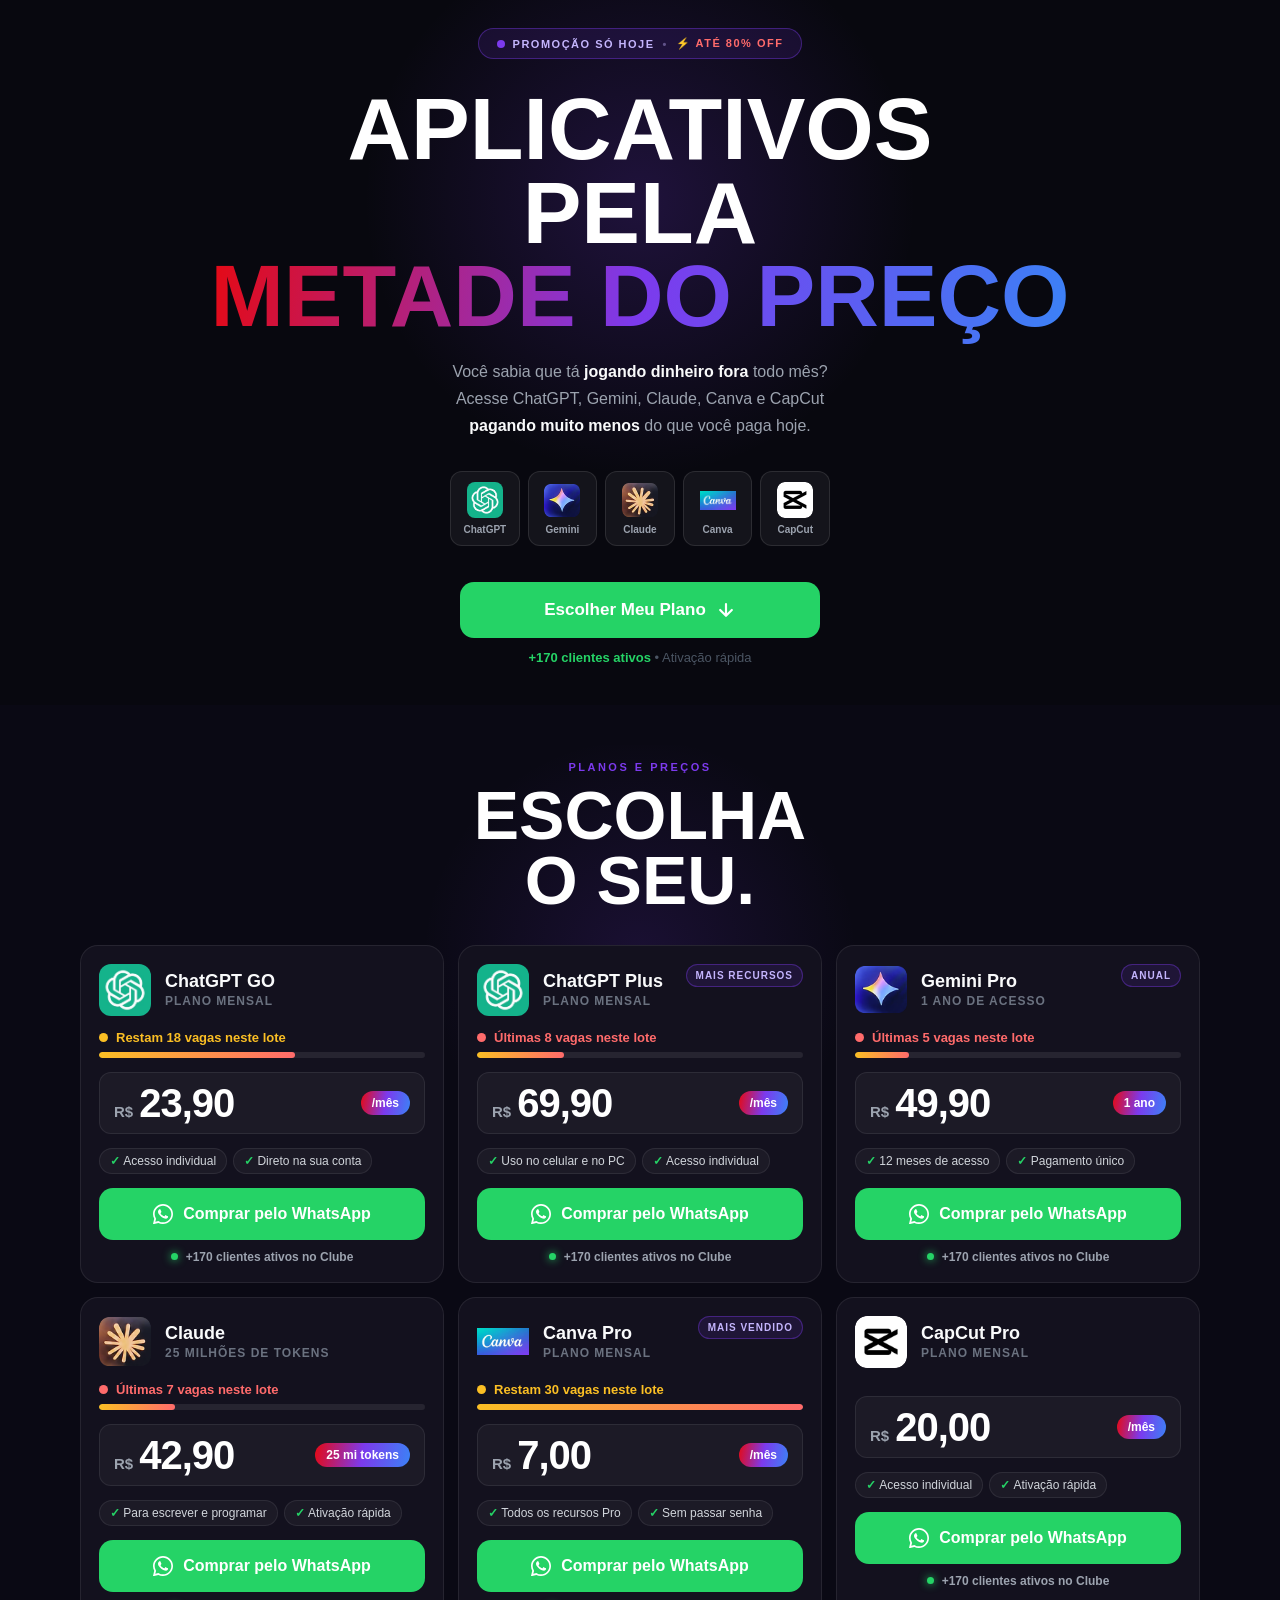
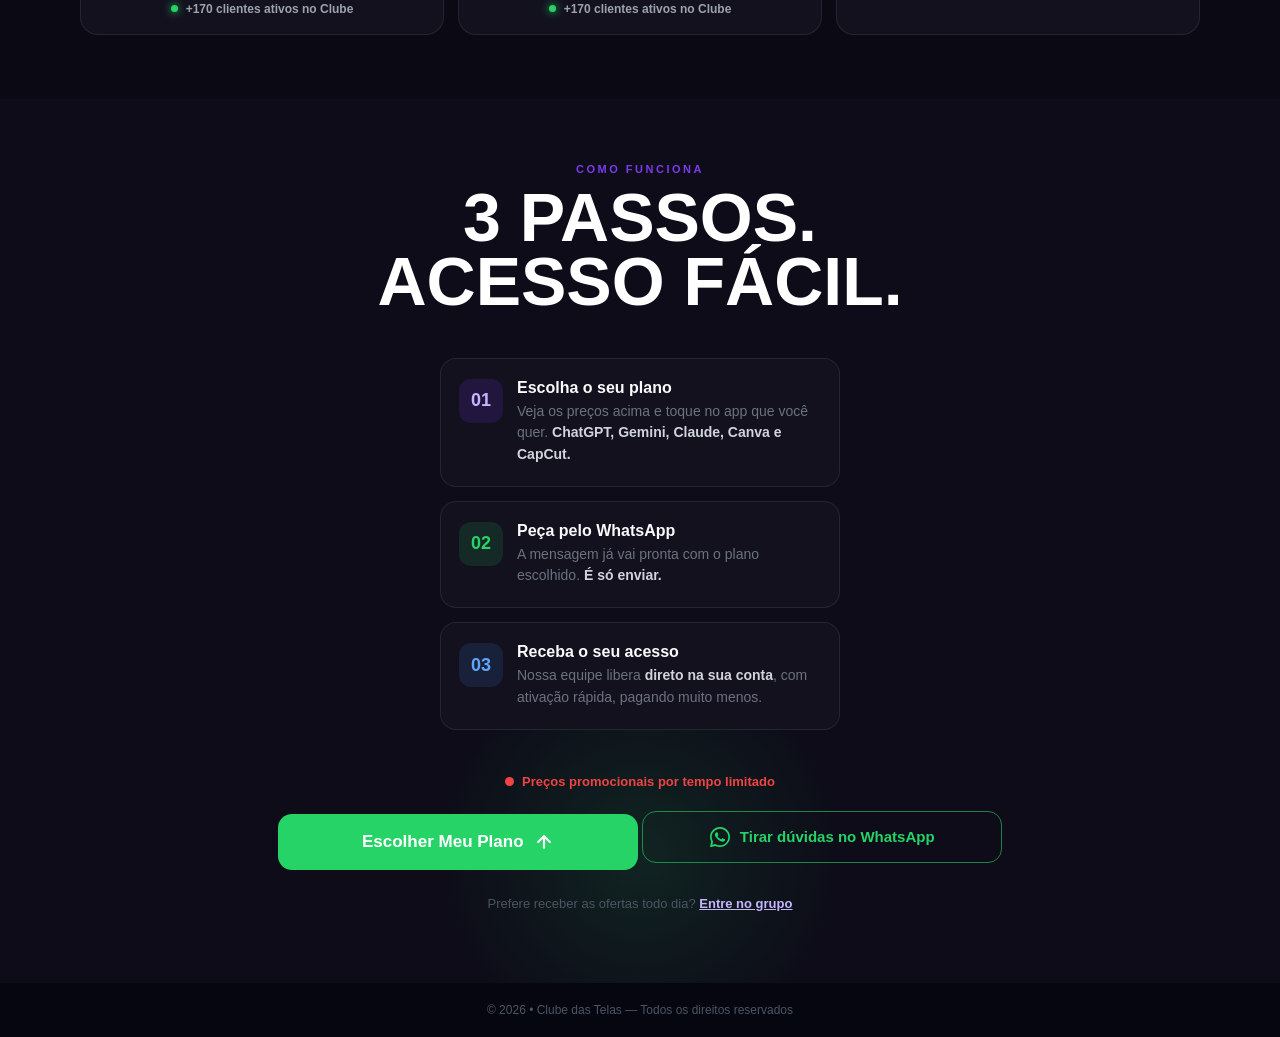
==== commit 0b1d9875: "Update index.html" ====
--- a/index.html
+++ b/index.html
@@ -3,7 +3,7 @@
 <head>
   <meta charset="UTF-8" />
   <meta name="viewport" content="width=device-width, initial-scale=1.0" />
-  <meta name="description" content="Aplicativos pela metade do preço: Netflix, Spotify, ChatGPT, Gemini, Claude, Canva e mais, com ativação pelo WhatsApp." />
+  <meta name="description" content="Aplicativos pela metade do preço: ChatGPT, Gemini, Claude, Canva e CapCut, com ativação pelo WhatsApp." />
   <meta name="theme-color" content="#08080f" />
   <title>Clube das Telas</title>
   <!-- Meta Pixel Code -->
@@ -267,6 +267,9 @@
     .p-barra { height: 6px; border-radius: 6px; background: rgba(255,255,255,0.08); overflow: hidden; }
     .p-barra i { display: block; height: 100%; border-radius: 6px; background: linear-gradient(90deg, #fbbf24, #ff6b6b); }
     .produto.esgotado .p-price, .produto.esgotado .p-feats { opacity: 0.45; }
+    .logos-row { grid-template-columns: repeat(5, 1fr) !important; }
+    .mono-logo { display: grid; place-items: center; width: 36px; height: 36px; border-radius: 8px; background: #111; border: 1px solid rgba(255,255,255,0.25); color: #fff; font-weight: 900; font-size: 13px; letter-spacing: -0.5px; }
+    .p-logo.mono-logo { width: 52px; height: 52px; border-radius: 12px; font-size: 18px; }
     .vitrine {
       background: #0a0914;
       padding: 56px 20px 64px;
@@ -364,49 +367,29 @@
     </h1>
 
     <p class="hero-promise">
-      Você sabia que tá <strong>jogando dinheiro fora</strong> todo mês? Acesse Netflix, Spotify, Prime Video, HBO Max, Disney+, YouTube Premium, ChatGPT e Canva <strong>pagando muito menos</strong> do que você paga hoje.
+      Você sabia que tá <strong>jogando dinheiro fora</strong> todo mês? Acesse ChatGPT, Gemini, Claude, Canva e CapCut <strong>pagando muito menos</strong> do que você paga hoje.
     </p>
 
     <div class="logos-row">
-      <div class="logo-pill">
-        <img src="[data-uri]" alt="Netflix">
-        Netflix
-      </div>
-      <div class="logo-pill">
-        <img src="[data-uri]" alt="Spotify">
-        Spotify
-      </div>
-      <div class="logo-pill">
-        <img src="[data-uri]" alt="Prime">
-        Prime
-      </div>
-      <div class="logo-pill">
-        <img src="[data-uri]" alt="HBO Max">
-        HBO Max
-      </div>
-      <div class="logo-pill">
-        <img src="[data-uri]" alt="Disney+">
-        Disney+
-      </div>
-      <div class="logo-pill">
-        <img src="[data-uri]" alt="YouTube">
-        YouTube
-      </div>
       <div class="logo-pill">
         <img src="[data-uri]" alt="ChatGPT">
         ChatGPT
       </div>
       <div class="logo-pill">
-        <img src="[data-uri]" alt="Canva">
-        Canva
-      </div>
-      <div class="logo-pill">
         <img src="[data-uri]" alt="Gemini">
         Gemini
       </div>
       <div class="logo-pill">
         <img src="[data-uri]" alt="Claude">
         Claude
+      </div>
+      <div class="logo-pill">
+        <img src="[data-uri]" alt="Canva">
+        Canva
+      </div>
+      <div class="logo-pill">
+        <img src="[data-uri]" alt="CapCut">
+        CapCut
       </div>
     </div>
 
@@ -481,16 +464,16 @@
         <a class="p-btn" href="https://wa.me/5533998616644?text=Quero%20Canva%20Pro" target="_blank" rel="noopener"><svg width="20" height="20" viewBox="0 0 24 24" fill="white" aria-hidden="true"><path d="M17.472 14.382c-.297-.149-1.758-.867-2.03-.967-.273-.099-.471-.148-.67.15-.197.297-.767.966-.94 1.164-.173.199-.347.223-.644.075-.297-.15-1.255-.463-2.39-1.475-.883-.788-1.48-1.761-1.653-2.059-.173-.297-.018-.458.13-.606.134-.133.298-.347.446-.52.149-.174.198-.298.298-.497.099-.198.05-.371-.025-.52-.075-.149-.669-1.612-.916-2.207-.242-.579-.487-.5-.669-.51-.173-.008-.371-.01-.57-.01-.198 0-.52.074-.792.372-.272.297-1.04 1.016-1.04 2.479 0 1.462 1.065 2.875 1.213 3.074.149.198 2.096 3.2 5.077 4.487.709.306 1.262.489 1.694.625.712.227 1.36.195 1.871.118.571-.085 1.758-.719 2.006-1.413.248-.694.248-1.289.173-1.413-.074-.124-.272-.198-.57-.347z"/><path d="M12 0C5.373 0 0 5.373 0 12c0 2.115.549 4.099 1.505 5.825L.057 23.569a.5.5 0 0 0 .611.611l5.744-1.448A11.94 11.94 0 0 0 12 24c6.627 0 12-5.373 12-12S18.627 0 12 0zm0 22a9.944 9.944 0 0 1-5.109-1.41l-.361-.214-3.761.949.964-3.662-.234-.377A9.944 9.944 0 0 1 2 12C2 6.477 6.477 2 12 2s10 4.477 10 10-4.477 10-10 10z"/></svg> Comprar pelo WhatsApp</a>
         <p class="p-prova"><span class="p-dot"></span>+170 clientes ativos no Clube</p>
       </div>
-      <div class="produto" data-id="spotify">
+      <div class="produto" data-id="capcut">
         <div class="p-top">
-          <img class="p-logo" src="[data-uri]" alt="Spotify">
-          <div class="p-info"><p class="p-nome">Spotify Premium</p><p class="p-plano">Consulte o plano</p></div>
+          <img class="p-logo" src="[data-uri]" alt="CapCut">
+          <div class="p-info"><p class="p-nome">CapCut Pro</p><p class="p-plano">Plano mensal</p></div>
           
         </div>
         <div class="p-estoque" hidden></div>
-        <div class="p-price"><span class="p-ask">Consulte o valor</span></div>
-        <ul class="p-feats"><li>Música sem anúncios</li><li>Ativação rápida</li></ul>
-        <a class="p-btn" href="https://wa.me/5533998616644?text=Quero%20Spotify%20Premium" target="_blank" rel="noopener"><svg width="20" height="20" viewBox="0 0 24 24" fill="white" aria-hidden="true"><path d="M17.472 14.382c-.297-.149-1.758-.867-2.03-.967-.273-.099-.471-.148-.67.15-.197.297-.767.966-.94 1.164-.173.199-.347.223-.644.075-.297-.15-1.255-.463-2.39-1.475-.883-.788-1.48-1.761-1.653-2.059-.173-.297-.018-.458.13-.606.134-.133.298-.347.446-.52.149-.174.198-.298.298-.497.099-.198.05-.371-.025-.52-.075-.149-.669-1.612-.916-2.207-.242-.579-.487-.5-.669-.51-.173-.008-.371-.01-.57-.01-.198 0-.52.074-.792.372-.272.297-1.04 1.016-1.04 2.479 0 1.462 1.065 2.875 1.213 3.074.149.198 2.096 3.2 5.077 4.487.709.306 1.262.489 1.694.625.712.227 1.36.195 1.871.118.571-.085 1.758-.719 2.006-1.413.248-.694.248-1.289.173-1.413-.074-.124-.272-.198-.57-.347z"/><path d="M12 0C5.373 0 0 5.373 0 12c0 2.115.549 4.099 1.505 5.825L.057 23.569a.5.5 0 0 0 .611.611l5.744-1.448A11.94 11.94 0 0 0 12 24c6.627 0 12-5.373 12-12S18.627 0 12 0zm0 22a9.944 9.944 0 0 1-5.109-1.41l-.361-.214-3.761.949.964-3.662-.234-.377A9.944 9.944 0 0 1 2 12C2 6.477 6.477 2 12 2s10 4.477 10 10-4.477 10-10 10z"/></svg> Consultar no WhatsApp</a>
+        <div class="p-price"><span class="p-rs">R$</span><span class="p-val">20,00</span><span class="p-unit">/mês</span></div>
+        <ul class="p-feats"><li>Acesso individual</li><li>Ativação rápida</li></ul>
+        <a class="p-btn" href="https://wa.me/5533998616644?text=Quero%20CapCut%20Pro" target="_blank" rel="noopener"><svg width="20" height="20" viewBox="0 0 24 24" fill="white" aria-hidden="true"><path d="M17.472 14.382c-.297-.149-1.758-.867-2.03-.967-.273-.099-.471-.148-.67.15-.197.297-.767.966-.94 1.164-.173.199-.347.223-.644.075-.297-.15-1.255-.463-2.39-1.475-.883-.788-1.48-1.761-1.653-2.059-.173-.297-.018-.458.13-.606.134-.133.298-.347.446-.52.149-.174.198-.298.298-.497.099-.198.05-.371-.025-.52-.075-.149-.669-1.612-.916-2.207-.242-.579-.487-.5-.669-.51-.173-.008-.371-.01-.57-.01-.198 0-.52.074-.792.372-.272.297-1.04 1.016-1.04 2.479 0 1.462 1.065 2.875 1.213 3.074.149.198 2.096 3.2 5.077 4.487.709.306 1.262.489 1.694.625.712.227 1.36.195 1.871.118.571-.085 1.758-.719 2.006-1.413.248-.694.248-1.289.173-1.413-.074-.124-.272-.198-.57-.347z"/><path d="M12 0C5.373 0 0 5.373 0 12c0 2.115.549 4.099 1.505 5.825L.057 23.569a.5.5 0 0 0 .611.611l5.744-1.448A11.94 11.94 0 0 0 12 24c6.627 0 12-5.373 12-12S18.627 0 12 0zm0 22a9.944 9.944 0 0 1-5.109-1.41l-.361-.214-3.761.949.964-3.662-.234-.377A9.944 9.944 0 0 1 2 12C2 6.477 6.477 2 12 2s10 4.477 10 10-4.477 10-10 10z"/></svg> Comprar pelo WhatsApp</a>
         <p class="p-prova"><span class="p-dot"></span>+170 clientes ativos no Clube</p>
       </div>
     </div>
@@ -505,7 +488,7 @@
         <div class="pilar-icon" style="background:rgba(124,58,237,0.15); font-size:18px; font-weight:800; color:#c4b5fd;">01</div>
         <div>
           <p class="pilar-titulo">Escolha o seu plano</p>
-          <p class="pilar-desc">Veja os preços acima e toque no app que você quer. <b>ChatGPT, Gemini, Claude, Canva e mais.</b></p>
+          <p class="pilar-desc">Veja os preços acima e toque no app que você quer. <b>ChatGPT, Gemini, Claude, Canva e CapCut.</b></p>
         </div>
       </div>
       <div class="pilar">
@@ -547,8 +530,7 @@
       'gpt-plus': 8,
       'gemini': 5,
       'claude': 7,
-      'canva': 30,
-      'spotify': 26
+      'canva': 30
     };
     const MAX_BARRA = 30; // referência para a barrinha
     document.querySelectorAll('.produto').forEach(function (card) {
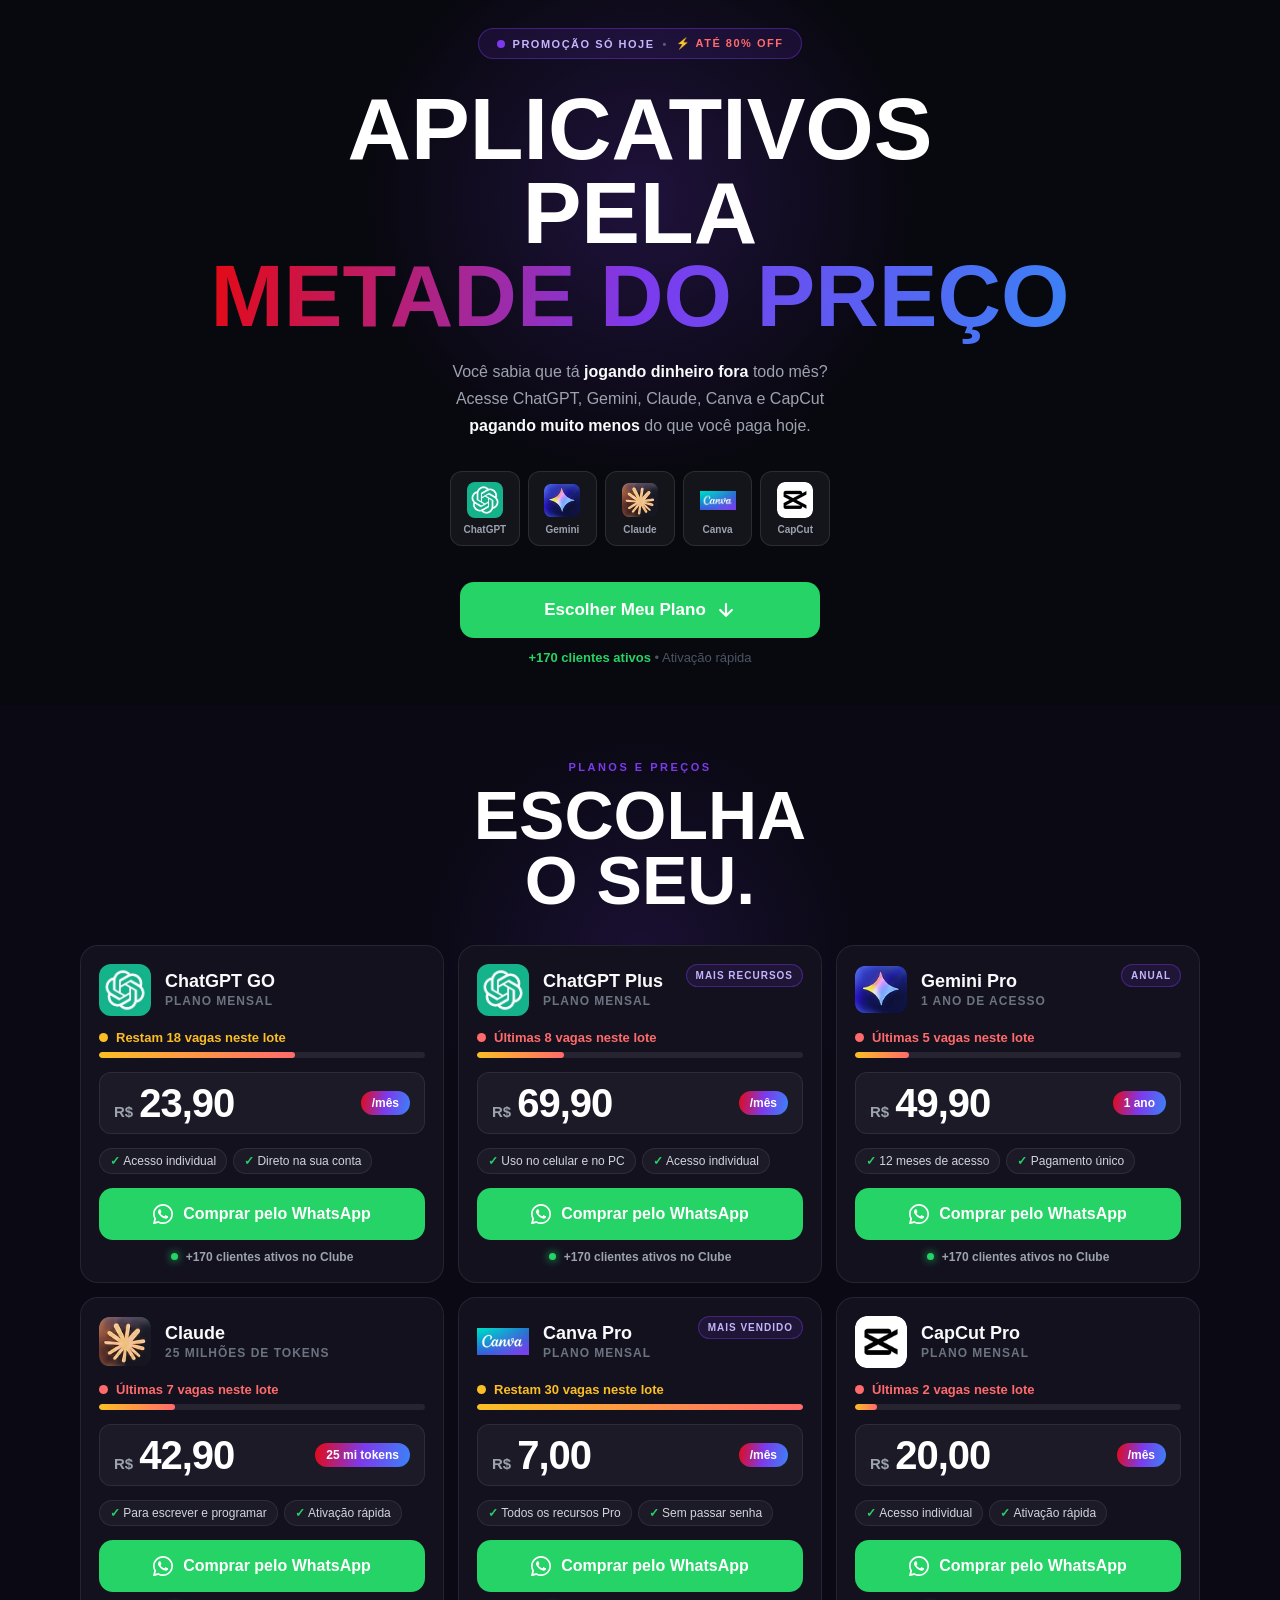
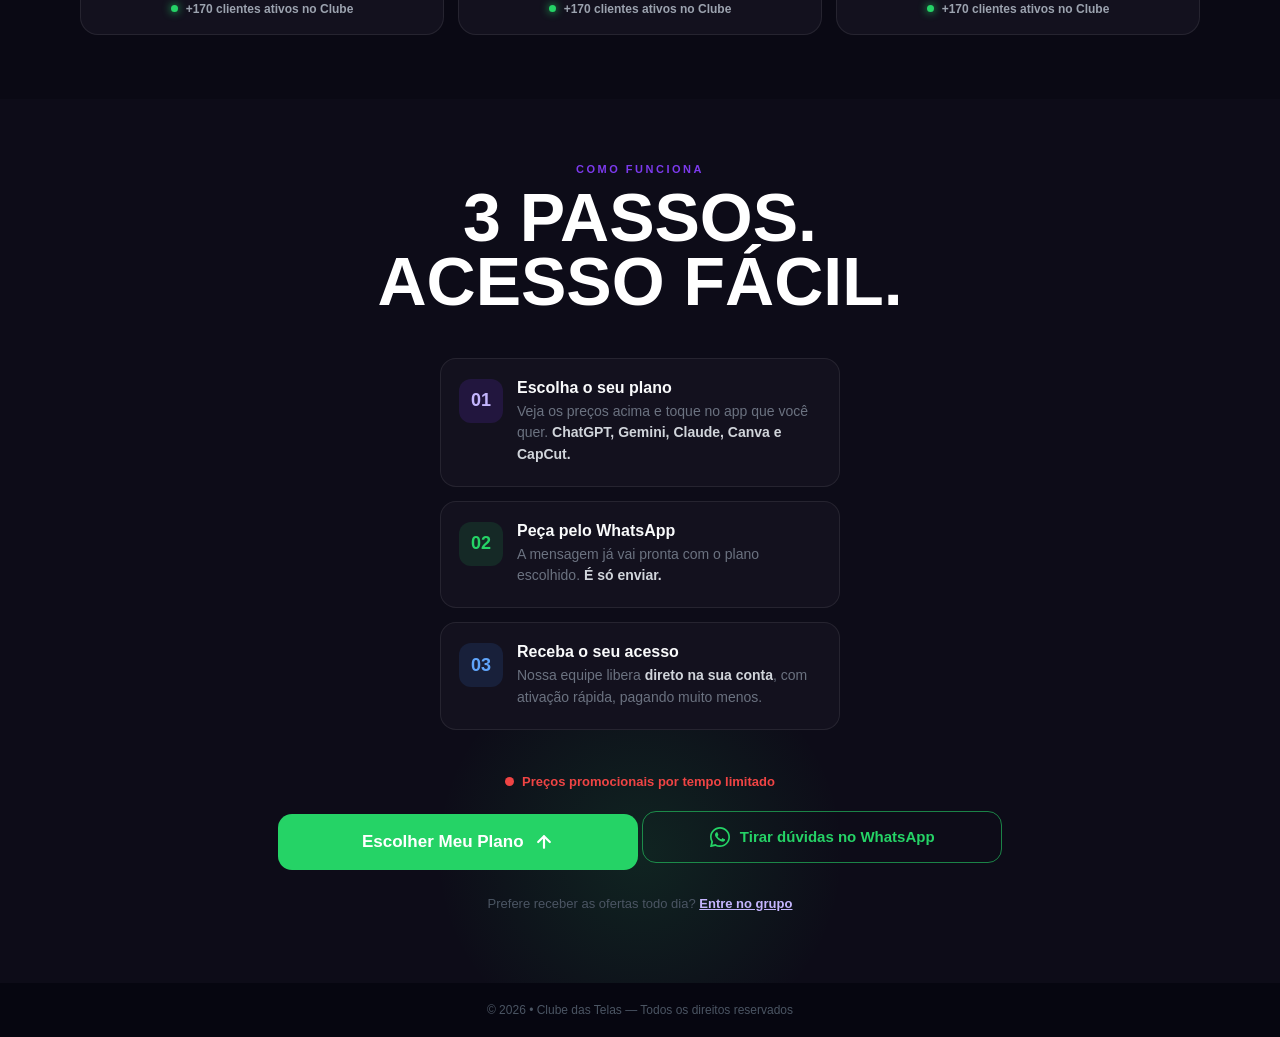
==== commit 2a7d8553: "Update index.html" ====
--- a/index.html
+++ b/index.html
@@ -530,7 +530,8 @@
       'gpt-plus': 8,
       'gemini': 5,
       'claude': 7,
-      'canva': 30
+      'canva': 30,
+      'capcut': 2
     };
     const MAX_BARRA = 30; // referência para a barrinha
     document.querySelectorAll('.produto').forEach(function (card) {
@@ -551,6 +552,19 @@
       }
       box.hidden = false;
     });
+
+    // Evento de Lead no Meta Pixel a cada clique em "Comprar pelo WhatsApp"
+    document.querySelectorAll('.p-btn').forEach(function (btn) {
+      btn.addEventListener('click', function () {
+        const card = btn.closest('.produto');
+        const nome = card.querySelector('.p-nome').textContent.trim();
+        const val = card.querySelector('.p-val');
+        const valor = val ? parseFloat(val.textContent.replace('.', '').replace(',', '.')) : 0;
+        if (typeof fbq === 'function') {
+          fbq('track', 'Lead', { content_name: nome, content_category: 'Plano', value: valor, currency: 'BRL' });
+        }
+      });
+    });
   </script>
 </body>
 </html>
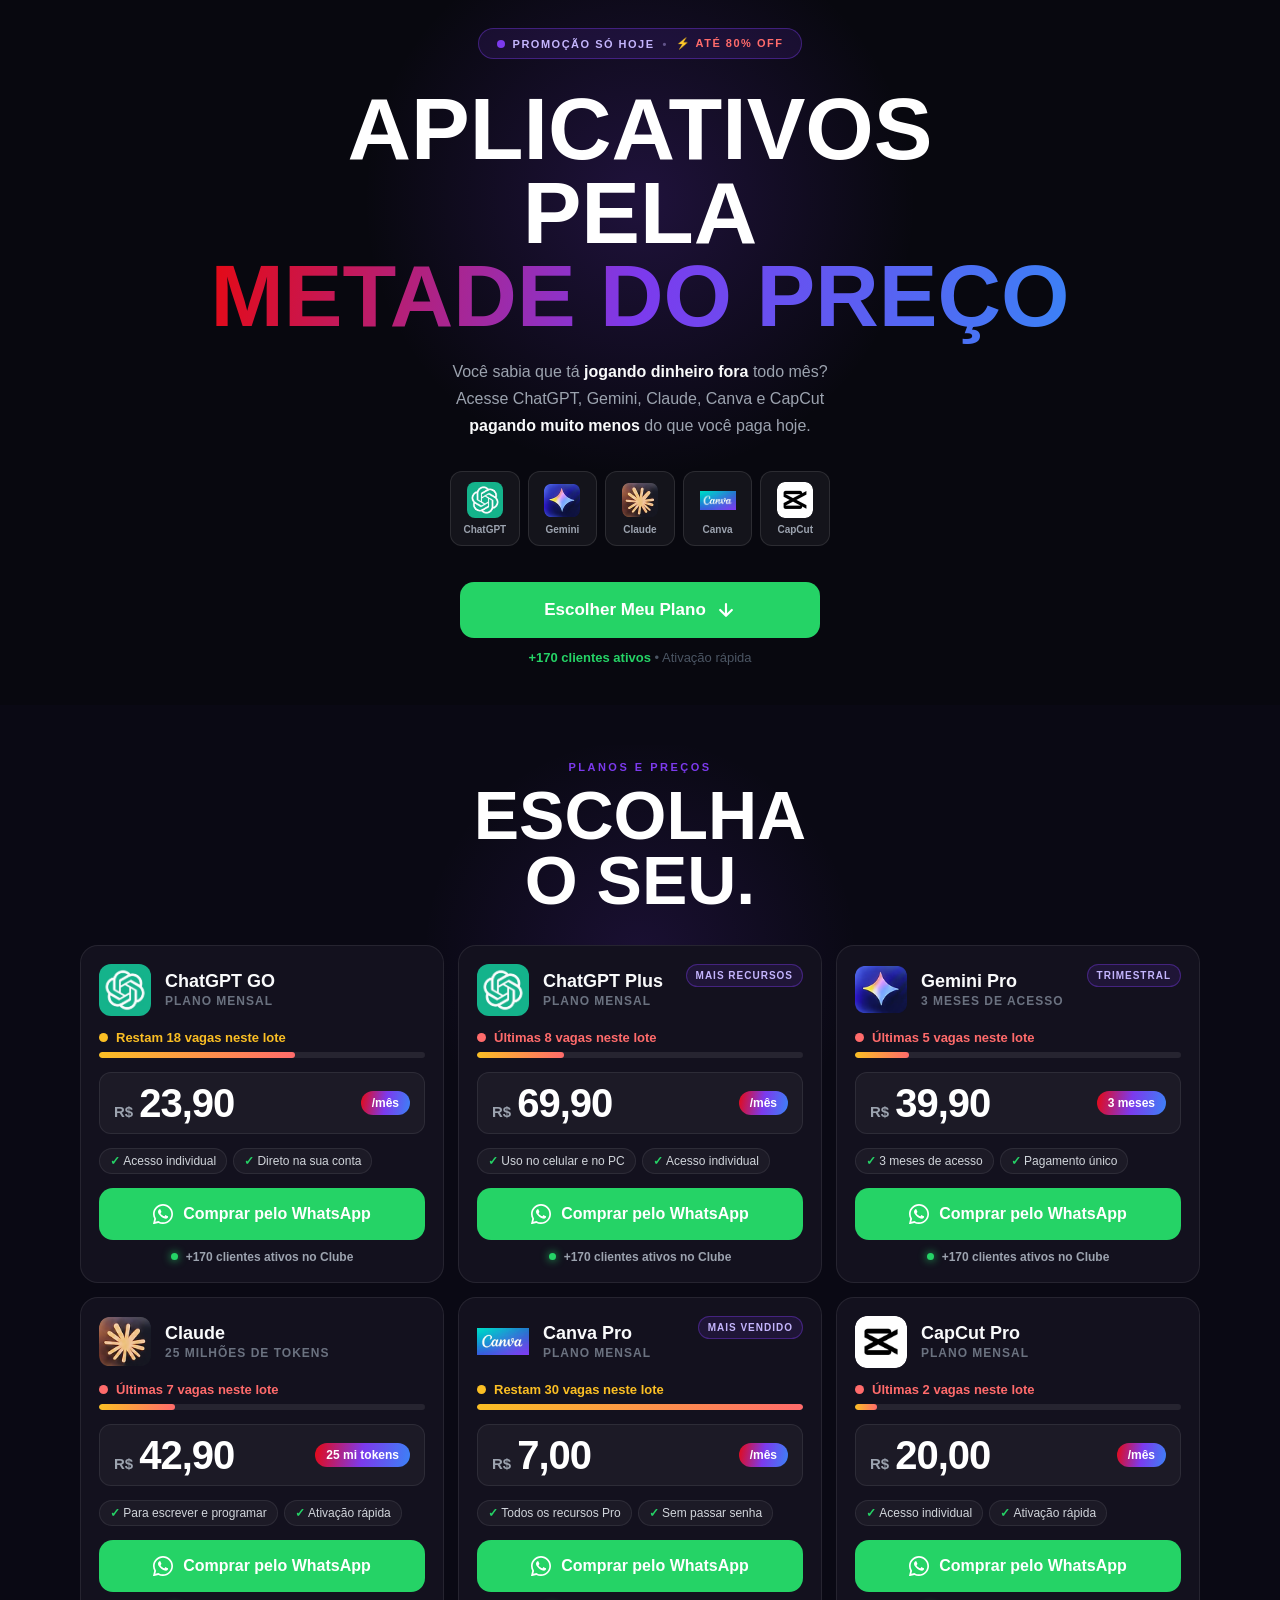
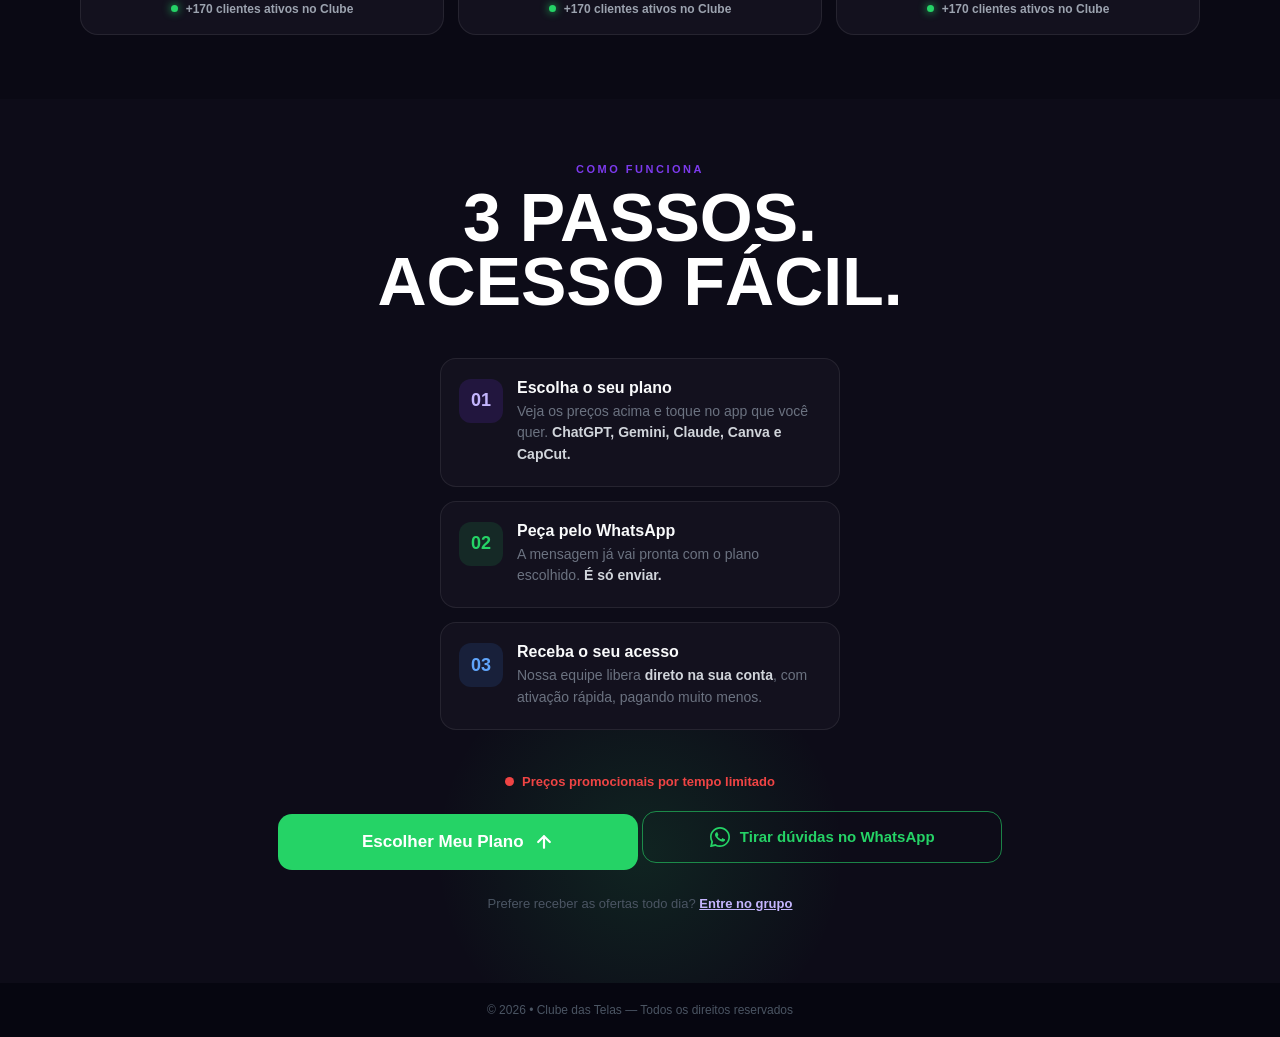
==== commit 198b5550: "Update index.html" ====
--- a/index.html
+++ b/index.html
@@ -431,12 +431,12 @@
       <div class="produto" data-id="gemini">
         <div class="p-top">
           <img class="p-logo" src="[data-uri]" alt="Gemini">
-          <div class="p-info"><p class="p-nome">Gemini Pro</p><p class="p-plano">1 ano de acesso</p></div>
-          <span class="p-tag">Anual</span>
+          <div class="p-info"><p class="p-nome">Gemini Pro</p><p class="p-plano">3 meses de acesso</p></div>
+          <span class="p-tag">Trimestral</span>
         </div>
         <div class="p-estoque" hidden></div>
-        <div class="p-price"><span class="p-rs">R$</span><span class="p-val">49,90</span><span class="p-unit">1 ano</span></div>
-        <ul class="p-feats"><li>12 meses de acesso</li><li>Pagamento único</li></ul>
+        <div class="p-price"><span class="p-rs">R$</span><span class="p-val">39,90</span><span class="p-unit">3 meses</span></div>
+        <ul class="p-feats"><li>3 meses de acesso</li><li>Pagamento único</li></ul>
         <a class="p-btn" href="https://wa.me/5533998616644?text=Quero%20Gemini%20Pro" target="_blank" rel="noopener"><svg width="20" height="20" viewBox="0 0 24 24" fill="white" aria-hidden="true"><path d="M17.472 14.382c-.297-.149-1.758-.867-2.03-.967-.273-.099-.471-.148-.67.15-.197.297-.767.966-.94 1.164-.173.199-.347.223-.644.075-.297-.15-1.255-.463-2.39-1.475-.883-.788-1.48-1.761-1.653-2.059-.173-.297-.018-.458.13-.606.134-.133.298-.347.446-.52.149-.174.198-.298.298-.497.099-.198.05-.371-.025-.52-.075-.149-.669-1.612-.916-2.207-.242-.579-.487-.5-.669-.51-.173-.008-.371-.01-.57-.01-.198 0-.52.074-.792.372-.272.297-1.04 1.016-1.04 2.479 0 1.462 1.065 2.875 1.213 3.074.149.198 2.096 3.2 5.077 4.487.709.306 1.262.489 1.694.625.712.227 1.36.195 1.871.118.571-.085 1.758-.719 2.006-1.413.248-.694.248-1.289.173-1.413-.074-.124-.272-.198-.57-.347z"/><path d="M12 0C5.373 0 0 5.373 0 12c0 2.115.549 4.099 1.505 5.825L.057 23.569a.5.5 0 0 0 .611.611l5.744-1.448A11.94 11.94 0 0 0 12 24c6.627 0 12-5.373 12-12S18.627 0 12 0zm0 22a9.944 9.944 0 0 1-5.109-1.41l-.361-.214-3.761.949.964-3.662-.234-.377A9.944 9.944 0 0 1 2 12C2 6.477 6.477 2 12 2s10 4.477 10 10-4.477 10-10 10z"/></svg> Comprar pelo WhatsApp</a>
         <p class="p-prova"><span class="p-dot"></span>+170 clientes ativos no Clube</p>
       </div>
